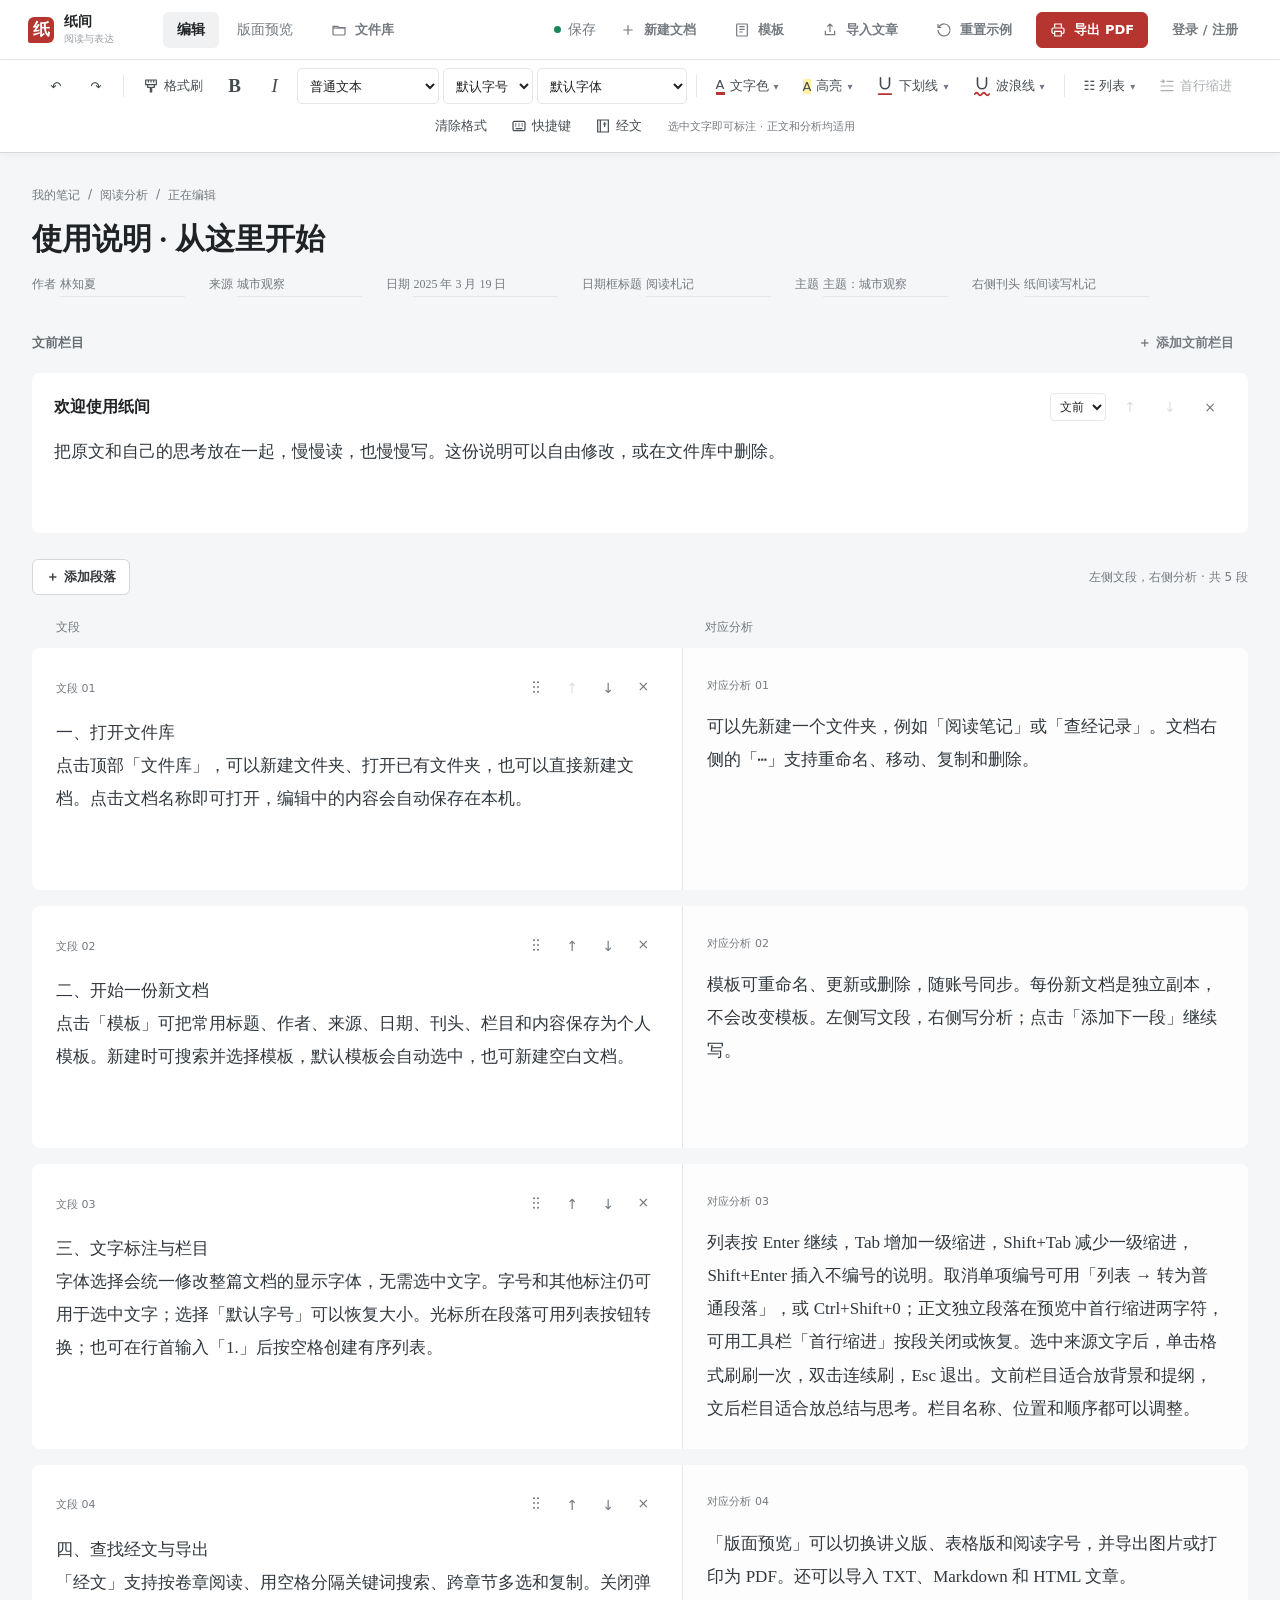
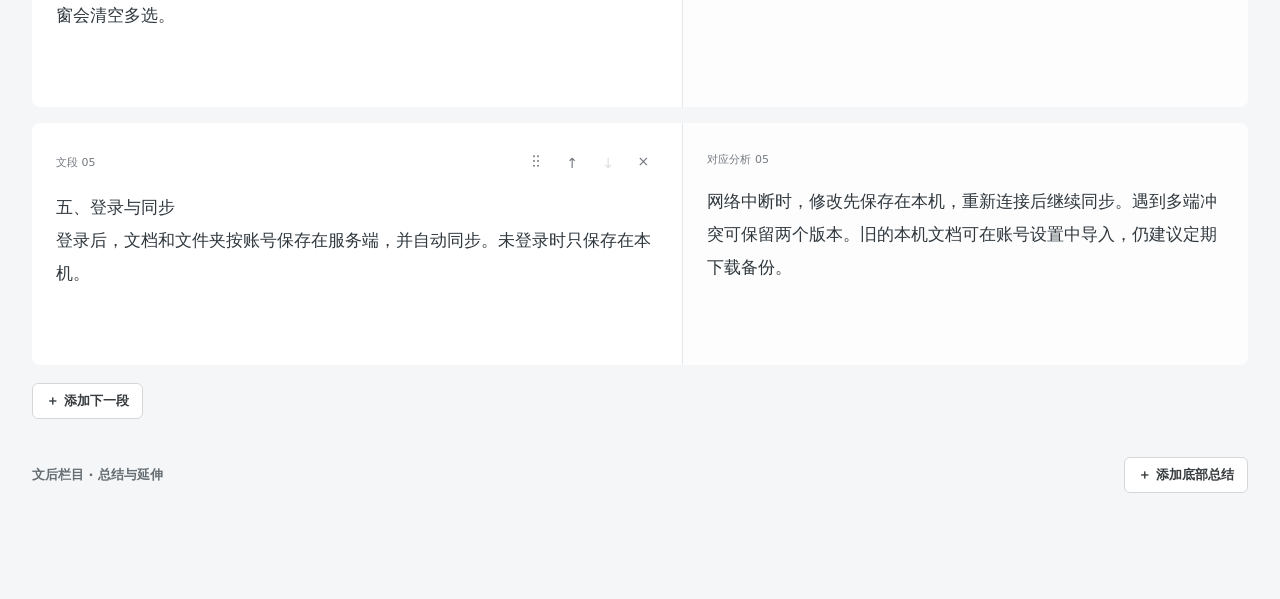
==== index.html @ 3b6b140e "Support batch first-line indentation for selected paragraphs" ====
<!doctype html>
<html lang="zh-CN">
<head>
  <meta charset="utf-8">
  <meta name="viewport" content="width=device-width, initial-scale=1">
  <meta name="theme-color" content="#f5f6f7">
  <link rel="icon" href="favicon.ico?v=2026.10.28.6" sizes="any"><link rel="icon" type="image/png" href="favicon.png?v=2026.10.28.6" sizes="64x64">
  <title>纸间 · 阅读笔记</title>
  <link rel="stylesheet" href="styles.css?v=2026.10.28.6">
  <link rel="stylesheet" href="editor.css?v=2026.10.28.6">
  <link rel="stylesheet" href="workspace.css?v=2026.10.28.6">
  <link rel="stylesheet" href="shortcuts.css?v=2026.10.28.6">
</head>
<body>
  <div class="app" id="app">
    <header class="topbar">
      <div class="brand"><span class="brand-mark">纸</span><span>纸间<small>阅读与表达</small></span></div>
      <nav class="top-tabs" aria-label="工作区视图">
        <button class="tab active" data-view="edit">编辑</button>
        <button class="tab" data-view="preview">版面预览</button>
      </nav>
      <button class="btn btn-quiet" id="libraryToggle" title="文档与文件夹" aria-label="文档与文件夹"><svg class="icon" viewBox="0 0 24 24" fill="none" stroke="currentColor" stroke-width="1.8"><path d="M3 6.5h7l2 2H21v9a2 2 0 0 1-2 2H5a2 2 0 0 1-2-2z"/><path d="M3 9h18"/></svg><span class="btn-label">文件库</span></button>
      <div class="top-spacer"></div>
      <button class="save-state sync-state" id="syncStatusBtn" title="保存文档（Ctrl+S）；本地草稿会自动保存"><span class="save-dot"></span><span id="saveText">保存</span></button>
      <button class="btn btn-quiet" id="newBtn" title="新建文档，可选择自己的模板" aria-label="新建文档"><svg class="icon" viewBox="0 0 24 24" fill="none" stroke="currentColor" stroke-width="1.8"><path d="M12 5v14M5 12h14"/></svg><span class="btn-label">新建文档</span></button>
      <button class="btn btn-quiet" id="templateOpen" title="保存和管理文档模板" aria-label="文档模板"><svg class="icon" viewBox="0 0 24 24" fill="none" stroke="currentColor" stroke-width="1.8"><rect x="4" y="3" width="16" height="18" rx="1"/><path d="M8 7h8M8 11h8M8 15h5"/></svg><span class="btn-label">模板</span></button>
      <button class="btn btn-quiet" id="importBtn" title="导入 TXT、Markdown 或 HTML" aria-label="导入文章"><svg class="icon" viewBox="0 0 24 24" fill="none" stroke="currentColor" stroke-width="1.8"><path d="M12 15V3m0 0L8 7m4-4 4 4M5 13v6h14v-6"/></svg><span class="btn-label">导入文章</span></button>
      <button class="btn btn-quiet" id="resetBtn" title="恢复示例内容" aria-label="恢复示例内容"><svg class="icon" viewBox="0 0 24 24" fill="none" stroke="currentColor" stroke-width="1.8"><path d="M3 12a9 9 0 1 0 2.6-6.4L3 8"/><path d="M3 3v5h5"/></svg><span class="btn-label">重置示例</span></button>
      <button class="btn btn-primary" id="printBtn"><svg class="icon" viewBox="0 0 24 24" fill="none" stroke="currentColor" stroke-width="1.8"><path d="M7 8V3h10v5M7 17H5a2 2 0 0 1-2-2v-4a2 2 0 0 1 2-2h14a2 2 0 0 1 2 2v4a2 2 0 0 1-2 2h-2"/><path d="M7 14h10v7H7z"/></svg><span class="btn-label">导出 PDF</span></button>
      <button class="btn btn-quiet" id="accountOpen" aria-label="账号" title="账号"><span id="accountLabel">登录 / 注册</span></button>
      <input class="import-input" id="importFile" type="file" accept=".txt,.md,.markdown,.html,.htm,text/plain,text/markdown,text/html" aria-label="选择要导入的文章">
    </header>
    <div class="rich-toolbar" role="toolbar" aria-label="文字格式">
      <button class="format-btn" data-format="undo" title="撤销 Ctrl+Z" aria-label="撤销">↶</button><button class="format-btn" data-format="redo" title="重做 Ctrl+Y" aria-label="重做">↷</button><span class="format-divider"></span>
      <button class="format-btn" id="formatPainter" title="格式刷：单击刷一次，双击连续刷，Esc 退出；Ctrl+Shift+C 复制格式，Ctrl+Shift+V 刷格式" aria-label="格式刷" aria-pressed="false"><svg class="icon" viewBox="0 0 24 24" fill="none" stroke="currentColor" stroke-width="1.8" stroke-linecap="round" stroke-linejoin="round" aria-hidden="true"><path d="M4 3h16v7H4zM8 3v3m4-3v3m4-3v3M7 10v4h4v7h2v-7h4v-4"/></svg>格式刷</button>
      <button class="format-btn" data-format="bold" title="加粗 Ctrl+B" aria-label="加粗" aria-pressed="false"><b>B</b></button><button class="format-btn" data-format="italic" title="斜体 Ctrl+I" aria-label="斜体" aria-pressed="false"><i>I</i></button>
      <select class="format-select format-type-select" id="textTypePicker" aria-label="文本类型"><option value="p">普通文本</option><option value="h1">一级标题</option><option value="h2">二级标题</option><option value="h3">三级标题</option><option value="h4">四级标题</option><option value="h5">五级标题</option><option value="h6">六级标题</option><option value="mixed" disabled hidden>混合格式</option></select>
      <select class="format-select" id="fontSizePicker" aria-label="文字大小" title="选中文字设置字号，可恢复默认字号"><option value="" selected>默认字号</option><option value="10">10</option><option value="11">11</option><option value="12">12</option><option value="14">14</option><option value="16">16</option><option value="17">17</option><option value="18">18</option><option value="20">20</option><option value="22">22</option><option value="24">24</option><option value="28">28</option><option value="32">32</option><option value="36">36</option><option value="40">40</option><option value="48">48</option><option value="56">56</option><option value="64">64</option><option value="72">72</option><option value="mixed" disabled hidden>混合字号</option></select>
      <select class="format-select format-font-select" id="fontFamilyPicker" aria-label="字体" title="统一修改整篇文档的显示字体，无需选中文字"><option value="">默认字体</option><option value="FangSongGB2312">仿宋 GB2312</option><option value="KaiTiGB2312">楷体 GB2312</option><option value="XiaozhangReading">小张阅读体</option><option value="XiaozhangReadingLight">小张阅读体 · 细体</option><option value="XiaozhangReadingBold">小张阅读体 · 粗体</option><option value="HanChanFangKai">寒蝉活仿楷</option></select>
      <span class="format-divider"></span>
      <details class="tool-menu" data-palette="text"><summary aria-label="文字颜色"><span style="border-bottom:3px solid #b73530">A</span> 文字色 <span class="chevron">▾</span></summary><div class="tool-popover"></div></details>
      <details class="tool-menu" data-palette="highlight"><summary aria-label="文字高亮"><span style="background:#fff2a8">A</span> 高亮 <span class="chevron">▾</span></summary><div class="tool-popover"></div></details>
      <details class="tool-menu" data-palette="underline"><summary aria-label="彩色下划线"><svg class="line-tool-icon" viewBox="0 0 20 24" fill="none" stroke="currentColor" stroke-width="1.8" aria-hidden="true"><path d="M5 3v7a5 5 0 0 0 10 0V3"/><path class="line-tool-mark" d="M3 21h14"/></svg> 下划线 <span class="chevron">▾</span></summary><div class="tool-popover"></div></details>
      <details class="tool-menu" data-palette="wave"><summary aria-label="彩色波浪线" title="红色波浪线 Ctrl+Shift+U"><svg class="line-tool-icon" viewBox="0 0 20 24" fill="none" stroke="currentColor" stroke-width="1.8" aria-hidden="true"><path d="M5 3v7a5 5 0 0 0 10 0V3"/><path class="line-tool-mark" d="M2 21q2-3 4 0t4 0t4 0t4 0"/></svg> 波浪线 <span class="chevron">▾</span></summary><div class="tool-popover"></div></details>
      <span class="format-divider"></span>
      <details class="tool-menu"><summary aria-label="列表">☷ 列表 <span class="chevron">▾</span></summary><div class="tool-popover list-popover"><button class="popover-option" data-list="unordered">• 无序列表</button><button class="popover-option" data-list="ordered">1. 有序列表</button><button class="popover-option" data-list="task">☐ 任务列表</button><button class="popover-option" data-list-action="paragraph">转为普通段落（取消编号）</button><button class="popover-option" data-list-action="indent">增加一级缩进 · Tab</button><button class="popover-option" data-list-action="outdent">减少一级缩进 · Shift+Tab</button><button class="popover-option" data-list-action="linebreak">插入不编号的说明 · Shift+Enter</button><p class="popover-label">行首输入 1.、2. 等，再按空格创建列表。Enter 继续编号；空项按 Enter 退出。</p></div></details>
      <button class="format-btn" id="paragraphIndent" title="切换当前段或选中多个段落的预览首行缩进（两字符）；混合状态先统一缩进，再点统一取消" aria-label="首行缩进" aria-pressed="false" disabled><svg class="icon" viewBox="0 0 24 24" fill="none" stroke="currentColor" stroke-width="1.8" stroke-linecap="round" stroke-linejoin="round" aria-hidden="true"><path d="M12 5h9M3 12h18M3 19h18M3 5h5m-2-2 2 2-2 2"/></svg>首行缩进</button>
      <button class="format-btn" data-format="removeFormat" title="清除所选文字格式" aria-label="清除格式">清除格式</button>
      <button class="format-btn" id="shortcutsToggle" aria-label="键盘快捷键" aria-expanded="false" aria-controls="shortcutsPanel" title="键盘快捷键 Ctrl+Alt+/"><svg class="icon" viewBox="0 0 24 24" fill="none" stroke="currentColor" stroke-width="1.8" aria-hidden="true"><rect x="3" y="5" width="18" height="14" rx="2"/><path d="M6 9h2m3 0h2m3 0h2M6 12h2m3 0h2m3 0h2M7 16h10"/></svg>快捷键</button>
      <span class="toolbar-hint" id="formatHint">选中文字即可标注 · 正文和分析均适用</span>
    </div>
    <div class="editor-shell">
      <main class="workspace">
        <div class="editor-head">
          <div class="crumb"><span>我的笔记</span><span>/</span><span>阅读分析</span><span>/</span><span>正在编辑</span></div>
          <input class="title-input" id="titleInput" aria-label="笔记标题" placeholder="未命名笔记">
          <div class="meta-row"><label>作者 <input class="meta-field" id="authorInput" aria-label="作者"></label><label>来源 <input class="meta-field" id="sourceInput" aria-label="来源"></label><label>日期 <input class="meta-field date" id="dateInput" aria-label="日期"></label><label>日期框标题 <input class="meta-field" id="dateHeadingInput" aria-label="日期框标题"></label><label>主题 <input class="meta-field" id="topicInput" aria-label="主题"></label><label>右侧刊头 <input class="meta-field" id="mastheadInput" aria-label="右侧刊头"></label></div>
        </div>
      <section class="block-section" aria-label="文前栏目"><div class="block-section-head"><h2>文前栏目</h2><button class="btn btn-quiet" data-add-block="top">＋ 添加文前栏目</button></div><div id="topBlockEditors"></div></section>
      <div class="editor-toolbar"><button class="btn" id="addBtn">＋ 添加段落</button><span class="tip">左侧文段，右侧分析 · <span id="panelCount"></span></span></div>
      <div class="editor-columns-head"><span>文段</span><span>对应分析</span></div>
      <section class="article-list" id="articleList" aria-label="文段与分析编辑区"></section>
      <div class="bottom-actions"><button class="btn" id="addBottom">＋ 添加下一段</button></div>
      <section class="block-section bottom-section" aria-label="文后栏目"><div class="block-section-head"><h2>文后栏目 · 总结与延伸</h2><button class="btn" data-add-block="bottom">＋ 添加底部总结</button></div><div id="bottomBlockEditors"></div></section>
      </main>
    </div>
    <section class="preview-wrap" aria-label="A4 版面预览">
      <div class="preview-toolbar"><span>版面预览</span><span>·</span><span>A4 纵向</span><div class="preview-modes" aria-label="选择成品模板"><button class="preview-mode-btn active" data-layout="handout">讲义版</button><button class="preview-mode-btn" data-layout="table">表格版</button></div><span class="spacer"></span><span>编辑内容后预览会自动更新</span><button class="btn" id="printPreviewBtn"><svg class="icon" viewBox="0 0 24 24" fill="none" stroke="currentColor" stroke-width="1.8"><path d="M7 8V3h10v5M7 17H5a2 2 0 0 1-2-2v-4a2 2 0 0 1 2-2h14a2 2 0 0 1 2 2v4a2 2 0 0 1-2 2h-2"/><path d="M7 14h10v7H7z"/></svg>打印 / PDF</button></div>
      <article class="paper" id="paper"></article>
    </section>
    <div class="toast" id="toast" role="status"></div>
  </div>
  <aside class="shortcuts-panel" id="shortcutsPanel" aria-labelledby="shortcutsTitle" hidden>
    <header class="shortcuts-header"><h2 id="shortcutsTitle">键盘快捷键</h2><button class="small-icon-btn" id="shortcutsClose" aria-label="关闭快捷键面板">×</button></header>
    <div class="shortcuts-search"><p>面板保持打开，可以一边编辑一边查看。</p><input id="shortcutsSearch" type="search" aria-label="搜索快捷键" placeholder="搜索操作或按键" autocomplete="off"></div>
    <div class="shortcuts-list" id="shortcutsList"></div>
    <footer class="shortcuts-footer">文字标注作用于选中文字；标题和列表也可在光标处使用。</footer>
  </aside>
  <dialog class="library-dialog" id="libraryDialog" aria-labelledby="libraryTitle">
    <header class="library-dialog-header"><div><h2 id="libraryTitle">文件库</h2><p>整理文档，也整理每一次阅读。</p></div><button class="small-icon-btn" id="libraryClose" aria-label="关闭文件库">×</button></header>
    <div class="library-actions"><button class="btn" id="newFolderBtn">新建文件夹</button><button class="btn" id="openFolderBtn">打开文件夹</button><button class="btn btn-primary" id="newDocumentBtn">＋ 新建文档</button><label class="library-search-label"><input id="documentSearch" aria-label="搜索文档" type="search" placeholder="搜索文档名称"></label></div>
    <div class="library-browser"><nav id="folderTree" class="folder-tree" aria-label="文件夹"></nav><section class="library-documents"><div class="document-list-head"><h3 id="currentFolderName">全部文档</h3><button id="renameFolderBtn" class="text-button" aria-label="管理当前文件夹">管理文件夹</button></div><div id="childFolders" class="child-folders"></div><div id="documentList" class="document-list"></div></section></div>
    <footer class="library-footer"><span>拖动可排序，拖到文件夹中可归档；也可用 Alt + ↑ / ↓ 排序。</span><button id="logoutBtn" class="text-button">退出当前账号</button></footer>
  </dialog>
  <dialog class="bible-dialog" id="bibleDialog" aria-labelledby="bibleTitle"><header class="bible-header"><div><h2 id="bibleTitle">圣经经文</h2><p id="bibleStatus">正在加载经文…</p></div><button class="small-icon-btn" id="bibleClose" aria-label="关闭">×</button></header><div class="bible-tabs"><button class="active" data-bible-tab="browse">卷章浏览</button><button data-bible-tab="search">经文搜索</button></div><section class="bible-controls" id="bibleBrowseControls"><label class="bible-testament-control">约别<select id="bibleTestament" aria-label="约别"><option value="旧约">旧约</option><option value="新约">新约</option></select></label><label class="bible-book-control">卷名<select id="bibleBook" aria-label="卷名"></select></label><label>章节<select id="bibleChapter"></select></label></section><section class="bible-controls" id="bibleSearchControls" hidden><label class="bible-search">搜索经文<input id="bibleQuery" type="search" placeholder="输入多个关键词，以空格分隔"></label><button id="bibleSearchButton" class="btn">搜索</button></section><div class="bible-results" id="bibleResults" aria-live="polite"></div><footer class="bible-footer"><span id="bibleSelectedCount">已选 0 节</span><button id="bibleClearSelection" class="btn">清除多选</button><button id="bibleCopy" class="btn btn-primary">复制所选经文</button></footer></dialog>
  <script src="compat.js?v=2026.10.28.6"></script>
  <script src="engine.js?v=2026.10.28.6"></script>
  <script src="workspace.js?v=2026.10.28.6"></script>
  <script src="library-order.js?v=2026.10.28.6"></script>
  <script src="cloud.js?v=2026.10.28.6"></script>
  <script src="shortcuts.js?v=2026.10.28.6"></script>
</body>
</html>
---- styles.css ----
[hidden] { display: none !important; }
    @font-face { font-family: "FangSongGB2312"; src: url("fonts/FangSongGB2312.ttf") format("truetype"); font-display: swap; }
    @font-face { font-family: "KaiTiGB2312"; src: url("fonts/KaiTiGB2312.ttf") format("truetype"); font-display: swap; }
    @font-face { font-family: "XiaozhangReading"; src: url("fonts/XiaozhangReading-Regular.ttf") format("truetype"); font-weight: 400; font-display: swap; }
    @font-face { font-family: "XiaozhangReadingLight"; src: url("fonts/XiaozhangReading-Light.ttf") format("truetype"); font-weight: 300; font-display: swap; }
    @font-face { font-family: "XiaozhangReadingBold"; src: url("fonts/XiaozhangReading-Bold.ttf") format("truetype"); font-weight: 700; font-display: swap; }
    @font-face { font-family: "HanChanFangKai"; src: url("fonts/HanChanFangKai.otf") format("opentype"); font-display: swap; }
    :root {
      color-scheme: light;
      --page: #f5f6f7;
      --surface: #ffffff;
      --raised: #fafafa;
      --line: #e6e7e9;
      --line-strong: #d5d7da;
      --ink: #202326;
      --muted: #747a80;
      --soft: #9ba0a5;
      --red: #b73530;
      --red-soft: #fbefee;
      --green: #19865a;
      --blue: #3972a9;
      --accent: #147d68;
      --accent-soft: #e8f4f1;
      --font-ui: "Microsoft YaHei UI", "Microsoft YaHei", "PingFang SC", system-ui, sans-serif;
      --font-reading: "Songti SC", "STSong", "Noto Serif CJK SC", "SimSun", serif;
      --shadow: 0 1px 2px rgb(24 32 35 / 4%), 0 12px 36px rgb(24 32 35 / 6%);
    }
    * { box-sizing: border-box; }
    body { margin: 0; background: var(--page); color: var(--ink); font-family: var(--font-ui); font-size: 14px; }
    button, input, textarea, select { font: inherit; color: inherit; }
    button { cursor: pointer; }
    .app { min-height: 100vh; }
    .topbar { position: sticky; top: 0; z-index: 5; height: 60px; display: flex; align-items: center; gap: 22px; padding: 0 28px; background: rgb(255 255 255 / 94%); border-bottom: 1px solid var(--line); backdrop-filter: blur(14px); }
    .brand { display: flex; align-items: center; gap: 10px; min-width: 220px; font-weight: 700; letter-spacing: 0; }
    .brand-mark { width: 26px; height: 26px; display: grid; place-items: center; color: white; background: var(--red); border-radius: 6px 6px 6px 2px; font-family: var(--font-reading); font-size: 17px; }
    .brand small { display: block; margin-top: 1px; color: var(--soft); font-size: 10px; font-weight: 500; }
    .top-tabs { display: flex; align-self: stretch; align-items: center; gap: 4px; }
    .tab { height: 36px; padding: 0 14px; border: 0; border-radius: 6px; color: var(--muted); background: transparent; }
    .tab.active { color: var(--ink); background: #f0f1f2; font-weight: 650; }
    .top-spacer { flex: 1; }
    .save-state { display: flex; align-items: center; gap: 7px; color: var(--muted); font-size: 12px; white-space: nowrap; }
    .save-dot { width: 7px; height: 7px; border-radius: 50%; background: var(--green); }
    .btn { min-height: 36px; display: inline-flex; align-items: center; justify-content: center; gap: 8px; padding: 0 13px; border: 1px solid var(--line-strong); border-radius: 6px; color: #373b3e; background: #fff; font-size: 13px; font-weight: 600; transition: background 120ms, border-color 120ms, transform 120ms; }
    .btn:hover { background: #f7f8f8; border-color: #bfc3c6; }
    .btn:active { transform: scale(.98); }
    .btn-primary { border-color: var(--red); color: #fff; background: var(--red); }
    .btn-primary:hover { border-color: #9f2e2a; background: #9f2e2a; }
    .btn-quiet { border-color: transparent; color: var(--muted); background: transparent; }
    .btn-quiet:hover { border-color: transparent; color: var(--ink); background: #f1f2f3; }
    .icon { width: 16px; height: 16px; display: inline-block; flex: 0 0 auto; }
    .preview-wrap { display: none; min-height: calc(100vh - 60px); padding: 30px 20px 70px; background: #e9ebec; }
    .preview-mode .workspace { display: none; }
    .preview-mode .preview-wrap { display: block; }
    .preview-toolbar { max-width: 960px; display: flex; align-items: center; gap: 10px; margin: 0 auto 16px; color: #60676b; font-size: 12px; }
    .preview-toolbar .spacer { flex: 1; }
    .paper { width: min(100%, 794px); min-height: 1123px; margin: 0 auto; padding: 43px 44px 46px; background: #fff; box-shadow: var(--shadow); }
    .paper-header { display: grid; grid-template-columns: 100px 1fr 126px; align-items: center; gap: 16px; padding-bottom: 14px; border-bottom: 3px solid var(--red); }
    .paper-date { padding: 8px 5px; border: 1px solid #c96d68; color: #4a3433; text-align: center; font-family: var(--font-reading); font-size: 11px; line-height: 1.7; }
    .paper-date strong { display: block; color: var(--red); font-size: 18px; }
    .paper-title-wrap { text-align: center; }
    .paper-title { margin: 0; font-family: var(--font-reading); font-size: 22px; font-weight: 800; line-height: 1.45; }
    .paper-byline { display: flex; justify-content: center; gap: 20px; margin-top: 6px; color: #73777a; font-family: var(--font-reading); font-size: 10px; }
    .paper-brand { padding: 15px 6px; border: 1px solid #d89591; color: var(--red); text-align: center; font-family: var(--font-reading); font-size: 16px; font-weight: 800; }
    .paper-body { display: grid; grid-template-columns: minmax(0, 1fr) 195px; margin-top: 0; }
    .paper-article { padding: 15px 17px 0 0; border-right: 3px solid var(--red); }
    .paper-paragraph { margin: 0 0 12px; color: #242628; font-family: var(--font-reading); font-size: 12px; line-height: 1.95; text-indent: 2em; overflow-wrap: anywhere; }
    .paper-paragraph[data-tone="red"] { color: #a9302c; font-weight: 650; }
    .paper-paragraph[data-tone="green"] { color: #168052; font-weight: 650; }
    .paper-paragraph[data-tone="blue"] { color: #286a9e; font-weight: 650; }
    .paper-paragraph[data-tone="ink"] { color: #242628; }
    .paper-notes { padding: 14px 0 0 15px; }
    .paper-note { margin-bottom: 14px; }
    .paper-note-title { margin-bottom: 4px; color: var(--red); font-size: 10px; font-weight: 800; line-height: 1.6; }
    .paper-note-copy { color: #557b9c; font-family: var(--font-reading); font-size: 9px; line-height: 1.9; white-space: pre-wrap; overflow-wrap: anywhere; }
    .paper-summary { grid-column: 1 / -1; margin-top: 16px; padding-top: 10px; border-top: 1px solid #dedede; color: #44494d; font-family: var(--font-reading); font-size: 11px; line-height: 1.9; }
    .paper-summary strong { color: var(--red); }
    .empty-note { color: #abb0b3; font-style: italic; }
    .preview-modes { display: inline-flex; padding: 3px; border: 1px solid var(--line-strong); border-radius: 6px; background: #fff; }
    .preview-mode-btn { min-height: 28px; padding: 0 10px; border: 0; border-radius: 4px; color: var(--muted); background: transparent; font-size: 11px; }
    .preview-mode-btn.active { color: #303638; background: #eef0f0; font-weight: 700; }
    .paper.table-layout { padding: 34px 38px 42px; }
    .paper-table-header { padding: 14px 18px 12px; border: 1px solid #d8dbde; background: #f3f4f5; text-align: center; }
    .paper-table-title { margin: 0; color: #2a2e30; font-family: var(--font-reading); font-size: 20px; font-weight: 800; line-height: 1.5; }
    .paper-table-meta { display: flex; justify-content: center; flex-wrap: wrap; gap: 8px 24px; margin-top: 7px; color: #687076; font-size: 10px; }
    .paper-table-summary { padding: 12px 16px 13px; border: 1px solid #d8dbde; border-top: 0; background: #fafafa; font-family: var(--font-reading); font-size: 11px; line-height: 1.85; }
    .paper-table-summary strong { display: block; margin-bottom: 3px; color: #3b4145; font-family: var(--font-ui); font-size: 12px; }
    .paper-table { margin-top: 0; border-top: 0; }
    .paper.table-layout .paper-brand, .paper.table-layout .paper-body { display: none; }
---- editor.css ----
:root { --editor-width: 1320px; --topbar-height: 60px; --body-size: 17px; --preview-size: 13px; --cell-padding: 24px; }
.brand { min-width: 125px; }
.topbar { gap: 14px; }
.workspace { max-width: var(--editor-width); margin: auto; padding: 34px 32px 80px; }
.editor-head { margin-bottom: 28px; }
.crumb { display: flex; gap: 8px; margin-bottom: 12px; color: var(--muted); font-size: 12px; }
.title-input { width: 100%; padding: 0; border: 0; background: transparent; font-size: 30px; font-weight: 750; line-height: 1.5; }
.meta-row { display: flex; flex-wrap: wrap; gap: 12px 24px; margin-top: 12px; color: var(--muted); font-size: 12px; }
.meta-field { width: 125px; padding: 4px 0; border: 0; border-bottom: 1px solid var(--line); background: transparent; }
.meta-field.date { width: 145px; }
.rich-toolbar { position: sticky; top: var(--topbar-height); z-index: 6; display: flex; align-items: center; justify-content: center; flex-wrap: wrap; gap: 4px; padding: 8px 20px; border-bottom: 1px solid var(--line-strong); background: #fff; box-shadow: 0 3px 8px rgb(24 32 35 / 3%); }
.preview-mode .rich-toolbar { display: none; }
.format-btn, .tool-menu > summary { min-width: 36px; height: 36px; padding: 0 9px; display: inline-flex; align-items: center; justify-content: center; gap: 5px; border: 1px solid transparent; border-radius: 5px; color: #444c51; background: #fff; font-size: 13px; cursor: pointer; white-space: nowrap; }
.format-btn:hover, .tool-menu > summary:hover, .tool-menu[open] > summary { background: #f0f2f3; }
.format-btn[aria-pressed="true"] { background: var(--red-soft); color: var(--red); }
.format-btn[aria-pressed="mixed"] { background: var(--red-soft); color: var(--red); border-color: currentColor; border-style: dashed; }
.format-btn:disabled { opacity: .45; cursor: default; }
#formatPainter[data-locked="true"] { border-color: currentColor; }
.format-painter-active .rich-editor, .format-painter-active .rich-editor * { cursor: url("data:image/svg+xml,%3Csvg xmlns='http://www.w3.org/2000/svg' width='24' height='24' viewBox='0 0 24 24'%3E%3Cpath fill='white' stroke='%2330383e' stroke-width='1.5' stroke-linejoin='round' d='M8 2h13v7H8zM10 9v4h3v7h3v-7h3V9'/%3E%3Cpath stroke='%2330383e' stroke-width='1.5' d='M3 13v8m-2-8h4m-4 8h4M12 2v4m5-4v4'/%3E%3C/svg%3E") 3 17, crosshair; }
.format-btn b, .format-btn i { font-family: Georgia, serif; font-size: 19px; }
.format-select { height: 36px; padding: 0 8px; border: 1px solid var(--line); border-radius: 5px; background: #fff; font-size: 13px; }
.format-type-select { width: 142px; }
.format-font-select { width: 150px; }
.format-divider { width: 1px; height: 22px; margin: 0 5px; background: var(--line); }
.tool-menu { position: relative; }
.tool-menu summary { list-style: none; }
.tool-menu summary::-webkit-details-marker { display: none; }
.chevron { font-size: 10px; color: var(--muted); }
.tool-popover { position: absolute; top: calc(100% + 8px); left: 0; width: 280px; max-height: 70vh; overflow: auto; padding: 14px; border: 1px solid var(--line-strong); border-radius: 9px; background: #fff; box-shadow: var(--shadow); }
.list-popover { width: 210px; }
.palette-grid { display: grid; grid-template-columns: repeat(8, 1fr); gap: 5px; margin: 12px 0; }
.swatch { height: 25px; width: 25px; border: 1px solid rgb(0 0 0 / 7%); border-radius: 3px; background: var(--swatch); cursor: pointer; }
.swatch:hover { outline: 2px solid #747a80; outline-offset: 2px; }
.popover-label { margin: 2px 0 10px; font-size: 12px; color: var(--muted); }
.popover-option { display: block; width: 100%; min-height: 38px; border: 0; border-radius: 4px; text-align: left; padding: 7px 9px; background: transparent; font-size: 13px; }
.popover-option:hover { background: var(--raised); }
.custom-color { display: flex; align-items: center; gap: 8px; padding-top: 10px; border-top: 1px solid var(--line); font-size: 12px; }
.custom-color input { width: 38px; height: 30px; padding: 2px; border: 1px solid var(--line); background: #fff; }
.line-preview { text-decoration-line: underline; text-decoration-color: var(--line-color, #b73530); text-decoration-thickness: 2px; text-underline-offset: 4px; }
.line-preview.wavy { text-decoration-style: wavy; }
.line-tool-icon { width: 18px; height: 24px; flex: none; stroke-linecap: round; stroke-linejoin: round; }
.line-tool-mark { stroke: var(--red); stroke-width: 2px; }
.preset-lines { display: grid; grid-template-columns: repeat(3,1fr); gap: 6px; margin-bottom: 10px; }
.preset-lines button { height: 40px; background: #fff; border: 1px solid var(--line); border-radius: 4px; }
.toolbar-hint { margin-left: 12px; font-size: 11px; color: var(--muted); }
.editor-toolbar, .bottom-actions, .block-section-head { display: flex; flex-wrap: wrap; align-items: center; justify-content: space-between; gap: 12px; }
.editor-toolbar { margin: 26px 0 12px; }
.tip, .panel-count { color: var(--muted); font-size: 12px; }
.block-section-head h2 { margin: 0; color: #656d72; font-size: 13px; font-weight: 600; }
.block-section { margin-bottom: 26px; }
.block-section.bottom-section { margin-top: 38px; }
.block-editor { margin-top: 12px; padding: 18px 22px; background: #fff; border-radius: 7px; }
.block-editor-head { display: flex; align-items: center; gap: 8px; margin-bottom: 12px; }
.block-title-input { flex: 1; min-width: 50px; padding: 4px 0; border: 0; background: transparent; font-size: 16px; font-weight: 650; }
.block-position { border: 1px solid var(--line); border-radius: 4px; padding: 5px; font-size: 12px; background: #fff; }
.small-icon-btn { width: 32px; height: 32px; border: 0; border-radius: 4px; background: transparent; color: var(--muted); }
.small-icon-btn:hover { color: var(--ink); background: var(--page); }
.small-icon-btn:disabled { opacity: .25; cursor: default; }
.editor-columns-head, .edit-pair { display: grid; grid-template-columns: minmax(0, 1.15fr) minmax(0, 1fr); }
.editor-columns-head { padding: 12px 24px; color: #737a7e; font-size: 12px; }
.editor-columns-head span:last-child { padding-left: 24px; }
.article-list { display: grid; gap: 16px; }
.edit-pair { border-radius: 8px; background: #fff; scroll-margin-top: 180px; }
.edit-cell { min-width: 0; padding: var(--cell-padding); }
.edit-cell + .edit-cell { border-left: 1px solid var(--line); background: #fdfdfd; border-radius: 0 8px 8px 0; }
.paragraph-top { display: flex; align-items: center; gap: 8px; margin-bottom: 12px; min-height: 26px; }
.para-number { color: var(--muted); font-size: 11px; }
.para-controls { margin-left: auto; display: flex; gap: 4px; }
.paragraph-drag { cursor: grab; }
.paragraph-drag:active { cursor: grabbing; }
.edit-pair[data-drop-position="before"] { box-shadow: 0 -2px 0 var(--red); }
.edit-pair[data-drop-position="after"] { box-shadow: 0 2px 0 var(--red); }
.delete-para { width: 30px; height: 28px; padding: 0; border: 0; border-radius: 4px; color: var(--muted); background: transparent; }
.delete-para:hover { background: var(--red-soft); color: var(--red); }
.border-toggle { border: 0; border-radius: 4px; padding: 5px 8px; color: var(--muted); background: #f4f5f5; font-size: 11px; }
.border-toggle[aria-pressed="true"] { color: var(--red); background: var(--red-soft); }
.rich-editor { min-height: 150px; outline: 0; color: #30383e; font-family: var(--font-reading); font-size: var(--body-size); line-height: 1.95; overflow-wrap: anywhere; }
/* Only document contents use the chosen face; application controls keep their UI font. */
.title-input, .meta-field, .block-title-input, .rich-editor, .rich-editor *, #paper, #paper * { font-family: var(--document-font, var(--font-reading)) !important; }
.rich-editor [data-default-size="true"] { font-size: var(--body-size) !important; }
#paper [data-default-size="true"] { font-size: var(--preview-size) !important; }
.rich-editor:empty::before { color: #a3a9ad; content: attr(data-placeholder); pointer-events: none; }
.rich-editor h1, .rich-editor h2, .rich-editor h3, .rich-editor h4, .rich-editor h5, .rich-editor h6 { margin: .45em 0; line-height: 1.45; text-indent: 0; }
.rich-editor h1 { font-size: 2em; } .rich-editor h2 { font-size: 1.65em; } .rich-editor h3 { font-size: 1.35em; }
.rich-editor h4 { font-size: 1.15em; } .rich-editor h5 { font-size: 1em; } .rich-editor h6 { font-size: .9em; }
.block-content-input { min-height: 80px; }
.edit-cell:focus-within { background: #fffefa; }
.bottom-actions { justify-content: flex-start; margin-top: 18px; }
.rich-editor p, .paper-paragraph p, .paper-note-copy p, .paper-block-copy p { margin: 0 0 .6em; }
.rich-editor [data-format-boundary] { height: 0; margin: 0; line-height: 0; overflow: hidden; }
.rich-editor ul, .rich-editor ol, .paper ul, .paper ol { padding-left: 1.7em; margin: .35em 0; text-indent: 0; white-space: normal; }
ul[data-task="true"] { list-style: none; padding-left: 1.6em; }
ul[data-task="true"] > li { position: relative; }
ul[data-task="true"] > li::before { content: '☐'; position: absolute; left: -1.5em; color: #5b676f; cursor: pointer; }
ul[data-task="true"] > li[data-checked="true"]::before { content: '☑'; }
ul[data-task="true"] > li[data-checked="true"] { text-decoration: line-through; color: #858c91; }
.paper { --preview-size: 13px; }
.paper-columns-head, .content-pair { display: grid; grid-template-columns: minmax(0, 1.35fr) minmax(0, 1fr); }
.paper-columns-head { padding: 12px 0 4px; color: #737a7e; font-size: 11px; }
.paper-columns-head span:last-child { padding-left: 18px; }
.content-pair { break-inside: avoid; }
.content-pair-main { min-width: 0; padding: 16px 18px 16px 0; border-right: 2px solid var(--red); }
.content-pair-note { min-width: 0; padding: 16px 0 16px 18px; }
.paper-paragraph, .paper-note-copy { margin: 0; color: #30383e; font-family: var(--font-reading); font-size: var(--preview-size); line-height: 1.95; overflow-wrap: anywhere; }
.paper-paragraph { --paragraph-indent: 2em; text-indent: var(--paragraph-indent); }
.paper-paragraph p, .paper-paragraph div { text-indent: var(--paragraph-indent); }
.paper-paragraph li p, .paper-paragraph li div { text-indent: 0; }
.paper-paragraph [data-first-indent="off"], .paper-note-copy [data-first-indent="off"] { --paragraph-indent: 0em; text-indent: var(--paragraph-indent); }
.paper-paragraph [data-first-indent="on"], .paper-note-copy [data-first-indent="on"] { --paragraph-indent: 2em; text-indent: var(--paragraph-indent); }
.paper-paragraph h1, .paper-paragraph h2, .paper-paragraph h3, .paper-paragraph h4, .paper-paragraph h5, .paper-paragraph h6 { margin: .45em 0; line-height: 1.45; text-indent: 0; }
.paper-paragraph h1 { font-size: 2em; } .paper-paragraph h2 { font-size: 1.65em; } .paper-paragraph h3 { font-size: 1.35em; }
.paper-paragraph h4 { font-size: 1.15em; } .paper-paragraph h5 { font-size: 1em; } .paper-paragraph h6 { font-size: .9em; }
.paper-paragraph p, .paper-note-copy p { white-space: normal; }
.content-pair-main.has-box { margin: 6px; padding: 10px; border: 1px solid var(--line-strong); }
.paper-custom-block { padding: 14px 15px; background: #fafafa; font-family: var(--font-reading); line-height: 1.85; font-size: var(--preview-size); }
.paper-custom-block h2 { margin: 0 0 6px; color: var(--red); font: 700 13px var(--font-ui); }
.paper-endnotes { margin-top: 12px; padding: 8px 18px 0; }
.paper-custom-block.bottom-block { margin: 0; padding: 0; background: transparent; }
.paper-custom-block.bottom-block + .bottom-block { margin-top: 12px; }
.paper-custom-block.bottom-block h2 { margin-bottom: 3px; color: #59636a; font-size: 12px; font-weight: 650; }
.paper-custom-block.bottom-block > div { line-height: 1.8; }
.table-layout .paper-custom-block { padding: 12px 16px 13px; }
.table-layout .paper-custom-block h2 { color: #3b4145; }
.table-layout .paper-endnotes { margin-top: 12px; padding: 10px 16px 0; }
.table-layout .paper-custom-block.bottom-block { padding: 0; }
.table-layout .paper-custom-block.bottom-block h2 { color: #59636a; }
.table-layout .paper-custom-block h2::before { content: '◆ '; }
.table-layout .paper-columns-head { border: 1px solid var(--line-strong); padding: 8px 15px; background: #f4f5f5; }
.table-layout .paper-content-pairs { border: 1px solid var(--line-strong); border-top: 0; }
.table-layout .content-pair { border-bottom: 1px solid var(--line); }
.table-layout .content-pair:last-child { border-bottom: 0; }
.table-layout .content-pair-main { border-right: 1px solid var(--line); padding: 14px 15px; }
.table-layout .content-pair-note { padding: 14px 15px; }
.table-layout .paper-paragraph, .table-layout .paper-note-copy { font-size: var(--preview-size); }
.toast { position: fixed; right: 20px; bottom: 20px; z-index: 10; max-width: calc(100% - 40px); padding: 12px 18px; background: #f2faf6; color: #2e6550; border: 1px solid #d4e5db; border-radius: 6px; box-shadow: var(--shadow); opacity: 0; pointer-events: none; font-size: 13px; }
.toast.show { opacity: 1; }
.import-input { display: none; }
button:focus-visible, summary:focus-visible, select:focus-visible, input:focus-visible, [contenteditable]:focus-visible { outline: 2px solid var(--accent); outline-offset: 3px; }
@media (max-width: 1050px) {
  .topbar { padding: 0 16px; gap: 8px; } .topbar .btn-label { display: none; } .toolbar-hint { display: none; }
}
@media (max-width: 720px) {
  :root { --topbar-height: 54px; --cell-padding: 18px; --body-size: 16px; }
  .topbar { height: var(--topbar-height); gap: 5px; padding: 0 8px; }
  .brand { min-width: 0; gap: 5px; } .brand small, .save-state { display: none; } .top-spacer { flex: 1; }
  .top-tabs { gap: 0; } .tab { font-size: 11px; padding: 0 7px; } .topbar .btn { min-width: 29px; padding: 0 5px; gap: 0; }
  .rich-toolbar { padding: 6px; justify-content: flex-start; gap: 2px; } .format-divider { margin: 0 2px; }
  .format-btn, .tool-menu > summary { height: 40px; padding: 0 7px; } .format-select { height: 40px; }
  .tool-popover { position: fixed; left: 12px; right: 12px; top: 150px; width: min(320px, calc(100vw - 24px)); }
  .swatch { width: 29px; height: 29px; } .workspace { padding: 24px 14px 50px; } .title-input { font-size: 24px; }
  .meta-row { gap: 10px 18px; } .meta-field { width: 115px; font-size: 16px; }
  .editor-columns-head { display: none; } .edit-pair { grid-template-columns: 1fr; }
  .edit-cell + .edit-cell { border-left: 0; border-top: 1px solid var(--line); border-radius: 0 0 8px 8px; }
  .rich-editor { min-height: 115px; } .block-editor { padding: 16px; } .block-editor-head { flex-wrap: wrap; gap: 4px; }
  .block-title-input { font-size: 16px; } .block-position { font-size: 12px; } .small-icon-btn { width: 28px; }
  .preview-wrap { padding: 14px 8px 40px; } .preview-toolbar { flex-wrap: wrap; gap: 8px; } .preview-toolbar > span { display: none; }
  .preview-toolbar .spacer { display: none; } .preview-toolbar { justify-content: space-between; }
  .paper, .paper.table-layout { min-height: 0; padding: 18px 12px; --preview-size: 12px; }
  .paper-header { grid-template-columns: 64px 1fr 68px; gap: 7px; } .paper-date { font-size: 8px; } .paper-date strong { font-size: 12px; }
  .paper-title { font-size: 16px; } .paper-brand { padding: 10px 2px; font-size: 11px; } .paper-byline { gap: 7px; flex-wrap: wrap; font-size: 9px; }
  .paper-table-title { font-size: 17px; } .paper-table-header { padding: 12px 7px; } .paper-table-meta { font-size: 9px; gap: 6px 10px; }
  .paper-columns-head, .content-pair { grid-template-columns: minmax(0, 1.1fr) minmax(0, 1fr); }
  .content-pair-main { padding: 12px 9px 12px 0; } .content-pair-note { padding: 12px 0 12px 9px; }
  .table-layout .content-pair-main, .table-layout .content-pair-note { padding: 12px 8px; }
  .paper-custom-block { padding: 12px 8px; } .paper-endnotes, .table-layout .paper-endnotes { margin-top: 10px; padding: 8px 8px 0; } .paper-custom-block.bottom-block + .bottom-block { margin-top: 10px; } .paper-columns-head span:last-child { padding-left: 9px; }
}
@media print {
  @page { size: A4; margin: 12mm; }
  body { background: #fff; -webkit-print-color-adjust: exact; print-color-adjust: exact; }
  .topbar, .workspace, .rich-toolbar, .preview-toolbar, .toast { display: none !important; }
  .app, .preview-wrap { display: block !important; min-height: 0; padding: 0; background: #fff; }
  .paper, .paper.table-layout { width: 100%; min-height: 0; margin: 0; padding: 0; box-shadow: none; --preview-size: 10pt; }
  .paper-columns-head, .content-pair { grid-template-columns: minmax(0, 1.35fr) minmax(0, 1fr); }
  .content-pair, .paper-custom-block { break-inside: avoid; }
  .paper-paragraph, .paper-note-copy { font-size: var(--preview-size); }
}
@media (prefers-reduced-motion: reduce) { *, *::before, *::after { scroll-behavior: auto !important; transition: none !important; } }
---- workspace.css ----
:root { --library-nav-width: 212px; --library-dialog-width: 960px; --panel-radius: 12px; --preview-width: 1240px; --preview-reading-size: 17px; --panel-space: 24px; }
[data-drag-type] { cursor: grab; position: relative; }
[data-drag-type]:active { cursor: grabbing; }
.dragging { opacity: .45; }
.drop-before { box-shadow: inset 0 3px 0 var(--red); }
.drop-after { box-shadow: inset 0 -3px 0 var(--red); }
.drop-inside { outline: 2px solid var(--red); outline-offset: -2px; background: var(--red-soft) !important; }
.sync-state { border: 0; background: transparent; font: inherit; padding: 6px 0; cursor: pointer; }
.sync-state[data-state="conflict"], .sync-state[data-state="error"] { color: var(--red); }
.sync-state[data-state="pending"] .save-dot, .sync-state[data-state="busy"] .save-dot { background: #aa7b30; }
.sync-state[data-state="conflict"] .save-dot, .sync-state[data-state="error"] .save-dot { background: var(--red); }
.mobile-sync-state { display: none; }
@media(max-width:720px) {
  .mobile-sync-state { display: block; position: fixed; z-index: 7; bottom: 12px; right: 12px; border: 1px solid var(--line); padding: 10px 14px; border-radius: 6px; background: white; color: var(--muted); box-shadow: var(--shadow); font-size: 12px; }
  .mobile-sync-state[data-state="conflict"], .mobile-sync-state[data-state="error"] { color: var(--red); }
}
@media print { .mobile-sync-state { display: none !important; } }
.topbar { gap: 10px; }
.topbar .btn { flex-shrink: 0; }
#accountLabel { display: block; max-width: 96px; overflow: hidden; text-overflow: ellipsis; white-space: nowrap; }
.editor-shell { display: flex; align-items: flex-start; }
.workspace { width: 100%; min-width: 0; flex: 1; }
.preview-mode .editor-shell { display: none; }
.library-head, .document-list-head { display: flex; align-items: center; justify-content: space-between; gap: 8px; }
.library-head h2 { font-size: 15px; margin: 0; }
.library-search-label { display: grid; gap: 6px; font-size: 12px; color: var(--muted); }
.library-search-label input, .app-dialog input, .app-dialog select, .bible-controls input, .bible-controls select { width: 100%; min-width: 0; min-height: 40px; border: 1px solid var(--line-strong); border-radius: 6px; padding: 8px 10px; background: white; }
.folder-tree { margin: 0; padding: 18px 12px; background: var(--page); overflow-y: auto; }
.folder-button { width: 100%; display: flex; align-items: center; gap: 7px; border: 0; border-radius: 5px; background: transparent; text-align: left; padding: 9px; overflow-wrap: anywhere; }
.folder-button.active, .document-entry.current { background: var(--red-soft); color: var(--red); }
.folder-button .folder-count { margin-left: auto; color: var(--muted); font-size: 11px; }
.folder-tools { display: flex; gap: 6px; padding: 8px 0; }
.folder-tools button { font-size: 11px; padding: 5px; }
.document-list-head { font-size: 12px; color: var(--muted); }
.document-entry { display: flex; align-items: center; gap: 4px; border-radius: 6px; margin: 4px 0; }
.document-entry > button:first-child { flex: 1; min-width: 0; text-align: left; padding: 12px 8px; border: 0; background: transparent; overflow-wrap: anywhere; }
.document-entry small { display: block; font-size: 10px; color: var(--muted); margin-top: 3px; }
.library-logout { border: 0; color: var(--muted); background: transparent; padding: 16px 4px 0; font-size: 12px; }
.empty-library { padding: 18px 8px; color: var(--muted); font-size: 12px; line-height: 1.8; }
.library-dialog { width: min(var(--library-dialog-width), calc(100vw - 32px)); height: min(720px, 88dvh); padding: 0; overflow: hidden; }
.library-dialog[open] { display: flex; flex-direction: column; }
.library-dialog-header { display: flex; justify-content: space-between; gap: 16px; padding: var(--panel-space) var(--panel-space) 14px; }
.library-dialog-header h2 { margin: 0; font-size: 24px; letter-spacing: -.02em; }
.library-dialog-header p { margin: 8px 0 0; font-size: 13px; color: var(--muted); }
.library-actions { display: flex; flex-wrap: wrap; align-items: center; gap: 8px; padding: 0 var(--panel-space) 18px; }
.library-actions .library-search-label { margin-left: auto; width: 220px; }
.library-browser { flex: 1; min-height: 0; display: grid; grid-template-columns: var(--library-nav-width) minmax(0, 1fr); border-top: 1px solid var(--line); }
.library-documents { padding: 18px var(--panel-space); overflow-y: auto; }
.document-list-head { min-height: 34px; margin-bottom: 12px; }
.document-list-head h3 { margin: 0; font-size: 15px; font-weight: 600; color: var(--ink); overflow-wrap: anywhere; }
.document-list-head .text-button { padding: 6px 0; white-space: nowrap; }
.document-entry { padding: 2px 8px; }
.document-entry small { font-size: 12px; }
.child-folder { width: 100%; display: flex; align-items: center; gap: 10px; padding: 14px 12px; margin-bottom: 6px; text-align: left; background: var(--page); border: 0; border-radius: 6px; }
.child-folder > span:first-of-type { min-width: 0; overflow-wrap: anywhere; }
.child-folder .folder-count { margin-left: auto; color: var(--muted); font-size: 12px; white-space: nowrap; }
.library-footer { display: flex; flex-wrap: wrap; align-items: center; justify-content: space-between; gap: 8px; border-top: 1px solid var(--line); padding: 14px var(--panel-space); font-size: 12px; color: var(--muted); }
.library-footer .text-button { padding: 0; }
.preview-wrap { padding: 28px 32px 72px; }
.preview-toolbar { max-width: var(--preview-width); font-size: 13px; flex-wrap: wrap; }
.paper, .paper.table-layout { width: min(100%, var(--preview-width)); padding: 48px; --preview-size: var(--preview-reading-size); }
.paper-title { font-size: 30px; }
.paper-header { grid-template-columns: 130px 1fr 162px; gap: 24px; padding-bottom: 22px; }
.paper-date { font-size: 13px; } .paper-date strong { font-size: 20px; }
.paper-brand { font-size: 20px; } .paper-byline { font-size: 13px; }
.paper-table-title { font-size: 28px; } .paper-table-meta { font-size: 13px; }
.paper-columns-head { font-size: 13px; padding-top: 18px; }
.paper:not(.table-layout) > .paper-custom-block + .paper-columns-head { border-top: 2px solid var(--red); }
.paper:not(.table-layout) .paper-endnotes { border-top: 2px solid var(--red); padding-top: 16px; }
.table-layout > .paper-custom-block { margin: 0; border: 1px solid var(--line-strong); border-top: 0; }
.table-layout .paper-columns-head { border-top: 0; }
.table-layout .paper-endnotes { margin: 0; padding: 0; border: 1px solid var(--line-strong); border-top: 0; }
.table-layout .paper-endnotes .bottom-block { padding: 16px; margin: 0; }
.table-layout .paper-endnotes .bottom-block + .bottom-block { margin: 0; border-top: 1px solid var(--line-strong); }
.paper-custom-block h2 { font-size: 16px; }
.paper-custom-block.bottom-block h2 { font-size: 15px; }
.preview-scale-label { display: inline-flex; align-items: center; gap: 6px; font-size: 12px; }
.preview-scale-label select { background: white; border: 1px solid var(--line-strong); padding: 7px; border-radius: 5px; }
dialog { color: var(--ink); border: 1px solid var(--line); box-shadow: var(--shadow); border-radius: var(--panel-radius); }
dialog::backdrop { background: rgb(25 29 32 / 30%); }
.app-dialog { width: min(440px, calc(100vw - 28px)); padding: 28px; max-height: 90vh; overflow: auto; }
.article-import-dialog { width: min(640px, calc(100vw - 28px)); }
.article-import-dialog textarea { width: 100%; min-height: 180px; resize: vertical; padding: 10px; border: 1px solid var(--line-strong); border-radius: 6px; font: inherit; line-height: 1.7; }
.app-dialog h2 { font-size: 22px; margin: 0 0 10px; }
.dialog-copy { color: var(--muted); line-height: 1.7; font-size: 13px; }
.dialog-close-row { display: flex; justify-content: flex-end; margin: -14px -14px 0 0; }
.app-dialog label { display: grid; gap: 7px; margin: 16px 0; font-size: 13px; }
.app-dialog label:has(input[type=checkbox]) { display: flex; align-items: center; }
.app-dialog input[type=checkbox] { width: 16px; min-height: 16px; }
.app-dialog .btn { min-height: 42px; }
.app-dialog .signup-only { display: none; } .app-dialog.signup .signup-only { display: grid; }
.text-button { border: 0; background: transparent; padding: 14px 0 0; color: var(--red); font-size: 13px; }
.form-error { color: var(--red); font-size: 13px; line-height: 1.7; }
.dialog-actions { display: flex; flex-wrap: wrap; gap: 8px; margin-top: 20px; }
.template-manage-section { margin-top: var(--panel-space); padding-top: 8px; border-top: 1px solid var(--line); }
.danger-button { color: var(--red); }
.bible-dialog { width: min(880px, calc(100vw - 32px)); height: min(840px, 90vh); padding: 0; overflow: hidden; }
.bible-dialog[open] { display: flex; flex-direction: column; }
.bible-header { display: flex; justify-content: space-between; padding: 22px var(--panel-space) 12px; flex-shrink: 0; }
.bible-header h2 { margin: 0; font-size: 22px; }
.bible-header p { color: var(--muted); font-size: 12px; margin: 8px 0 0; }
.bible-tabs { display: flex; gap: 24px; padding: 0 var(--panel-space); border-bottom: 1px solid var(--line); }
.bible-tabs button { border: 0; border-bottom: 2px solid transparent; background: transparent; color: var(--muted); min-height: 44px; padding: 8px 0; }
.bible-tabs button.active { border-bottom-color: var(--red); color: var(--red); }
.bible-controls { display: flex; gap: 12px; align-items: flex-end; flex-wrap: wrap; padding: 18px var(--panel-space); }
.bible-controls[hidden] { display: none; }
.bible-controls label { display: grid; gap: 7px; font-size: 12px; min-width: 0; }
.bible-controls label:first-child { flex: 1; }
.bible-controls label.bible-testament-control { flex: 0 0 88px; }
.bible-controls .bible-book-control { flex: 1 1 140px; }
.bible-controls label:last-child { min-width: 100px; }
.bible-results { flex: 1; min-height: 0; overflow-y: auto; padding: 0 var(--panel-space) 18px; scroll-behavior: auto; }
.verse-row { display: grid; grid-template-columns: 20px 1fr auto; gap: 12px; padding: 14px 10px; border-radius: 6px; }
.verse-row + .verse-row { margin-top: 3px; }
.verse-row:has(input:checked) { background: var(--red-soft); }
.verse-row input { margin: 5px 0; accent-color: var(--red); width: 16px; height: 16px; }
.verse-copy { display: block; cursor: pointer; line-height: 1.85; font-size: 17px; font-family: var(--font-reading); }
.verse-ref { display: block; margin-bottom: 4px; font: 600 12px var(--font-ui); color: var(--muted); }
.verse-jump { align-self: start; border: 0; background: transparent; color: var(--red); font-size: 12px; padding: 5px; }
.verse-target { background: #fff6d9; }
.verse-copy mark { background: #fff0ad; color: inherit; }
.bible-footer { display: flex; align-items: center; gap: 8px; padding: 16px var(--panel-space); border-top: 1px solid var(--line); background: white; }
.bible-footer > span { margin-right: auto; color: var(--muted); font-size: 12px; }
.bible-empty { color: var(--muted); text-align: center; padding: 40px 16px; line-height: 1.8; }
.bible-more { width: 100%; margin-top: 16px; }
@media(max-width:1250px) { .topbar .btn-label { display: none; } .toolbar-hint { display: none; } }
@media(max-width:720px) {
  :root { --panel-space: 16px; }
  .topbar { gap: 3px; } .brand small { display: none; } .brand { min-width: 26px; } .brand > span:last-child { display: none; }
  #accountLabel { max-width: 48px; font-size: 11px; } .topbar .save-state { display: none; }
  .library-dialog { width: calc(100vw - 16px); height: 94dvh; max-height: 94dvh; }
  .library-browser { grid-template-columns: 1fr; overflow: auto; }
  .folder-tree { display: flex; gap: 6px; padding: 12px 16px; overflow: auto; flex-shrink: 0; }
  .folder-button { width: auto; min-width: max-content; }
  .library-browser { display: flex; flex-direction: column; }
  .library-documents { overflow: visible; }
  .library-actions .library-search-label { width: 100%; }
  .preview-wrap { padding: 18px 10px 40px; }
  .paper, .paper.table-layout { padding: 24px 16px; --preview-size: 16px; }
  .paper-header { grid-template-columns: 76px 1fr; gap: 10px; } .paper-brand { display: none; }
  .paper-title { font-size: 22px; } .paper-byline { font-size: 10px; flex-wrap: wrap; }
  .paper-date { font-size: 10px; } .paper-date strong { font-size: 14px; }
  .paper-columns-head, .content-pair { grid-template-columns: minmax(0,1.1fr) minmax(0,1fr); }
  .bible-dialog { width: calc(100vw - 16px); height: 94dvh; max-height: 94dvh; }
  #bibleBrowseControls label:last-child { flex: 1 1 100%; }
  .verse-row { grid-template-columns: 18px 1fr; gap: 8px; } .verse-jump { grid-column: 2; justify-self: start; }
  .bible-footer { flex-wrap: wrap; padding: 12px 16px; } .bible-footer .btn { min-height: 42px; }
  .preview-toolbar { align-items: center; } .preview-toolbar .btn { font-size: 12px; padding: 8px; }
}
@media print {
  .editor-shell, dialog { display: none !important; }
  .paper, .paper.table-layout { width: 100%; padding: 0; --preview-size: 10pt; }
  .paper-title { font-size: 20pt; } .paper-header { grid-template-columns: 100px 1fr 126px; gap: 16px; }
  .paper-date, .paper-byline, .paper-table-meta { font-size: 9pt; } .paper-date strong { font-size: 14pt; }
  .paper-brand { display: block; font-size: 14pt; } .paper-custom-block h2 { font-size: 12pt; }
}
---- shortcuts.css ----
:root { --shortcuts-width: 420px; --shortcuts-padding: 24px; --shortcut-key-height: 24px; }
.shortcuts-panel { position: fixed; z-index: 8; top: var(--topbar-height, 60px); bottom: 0; right: 0; width: min(var(--shortcuts-width), 100vw); display: flex; flex-direction: column; background: var(--surface); border-left: 1px solid var(--line-strong); box-shadow: var(--shadow); }
.shortcuts-header { display: flex; align-items: center; justify-content: space-between; gap: 16px; padding: 20px var(--shortcuts-padding); border-bottom: 1px solid var(--line); }
.shortcuts-header h2 { margin: 0; font-size: 18px; font-weight: 650; }
.shortcuts-header .small-icon-btn { width: 36px; height: 36px; font-size: 24px; }
.shortcuts-search { padding: 16px var(--shortcuts-padding); border-bottom: 1px solid var(--line); }
.shortcuts-search p { margin: 0 0 14px; font-size: 12px; color: var(--muted); line-height: 1.8; }
.shortcuts-search input { width: 100%; min-height: 42px; padding: 10px 12px; border: 1px solid var(--line-strong); border-radius: 6px; background: var(--surface); font-size: 14px; }
.shortcuts-list { flex: 1; min-height: 0; overflow-y: auto; padding: 0 var(--shortcuts-padding) 24px; overscroll-behavior: contain; }
.shortcuts-list section { margin-top: 24px; }
.shortcuts-list h3 { font-size: 14px; font-weight: 650; margin: 0; padding-bottom: 12px; border-bottom: 1px solid var(--line-strong); }
.shortcut-row { display: flex; justify-content: space-between; align-items: center; gap: 16px; padding: 14px 0; border-bottom: 1px solid var(--line); font-size: 13px; line-height: 1.7; }
.shortcut-row > span:first-child { min-width: 0; }
.shortcut-keys, .shortcut-chord { display: inline-flex; align-items: center; justify-content: flex-end; flex-wrap: wrap; gap: 4px; }
.shortcut-keys { flex-shrink: 0; max-width: 60%; }
.shortcut-chord { flex-wrap: nowrap; }
.shortcut-keys kbd { display: inline-flex; align-items: center; justify-content: center; min-width: var(--shortcut-key-height); min-height: var(--shortcut-key-height); padding: 0 5px; border: 1px solid var(--line); border-bottom-color: var(--line-strong); border-radius: 4px; background: var(--page); color: #48505a; font-family: var(--font-ui); font-size: 11px; line-height: 1.5; white-space: nowrap; }
.shortcut-or { color: var(--muted); font-size: 11px; margin: 0 2px; }
.shortcuts-footer, .shortcuts-empty { font-size: 12px; line-height: 1.8; color: var(--muted); }
.shortcuts-footer { padding: 14px var(--shortcuts-padding); border-top: 1px solid var(--line); }
#shortcutsToggle[aria-expanded="true"] { color: var(--red); background: var(--red-soft); }
@media(min-width:1440px) { .shortcuts-open .editor-shell, .shortcuts-open .preview-wrap { margin-right: var(--shortcuts-width); } }
@media(max-width:600px) { :root { --shortcuts-padding: 18px; } .shortcuts-header { padding-top: 14px; padding-bottom: 14px; } }
@media print { .shortcuts-panel { display: none !important; } .shortcuts-open .preview-wrap { margin-right: 0; } }
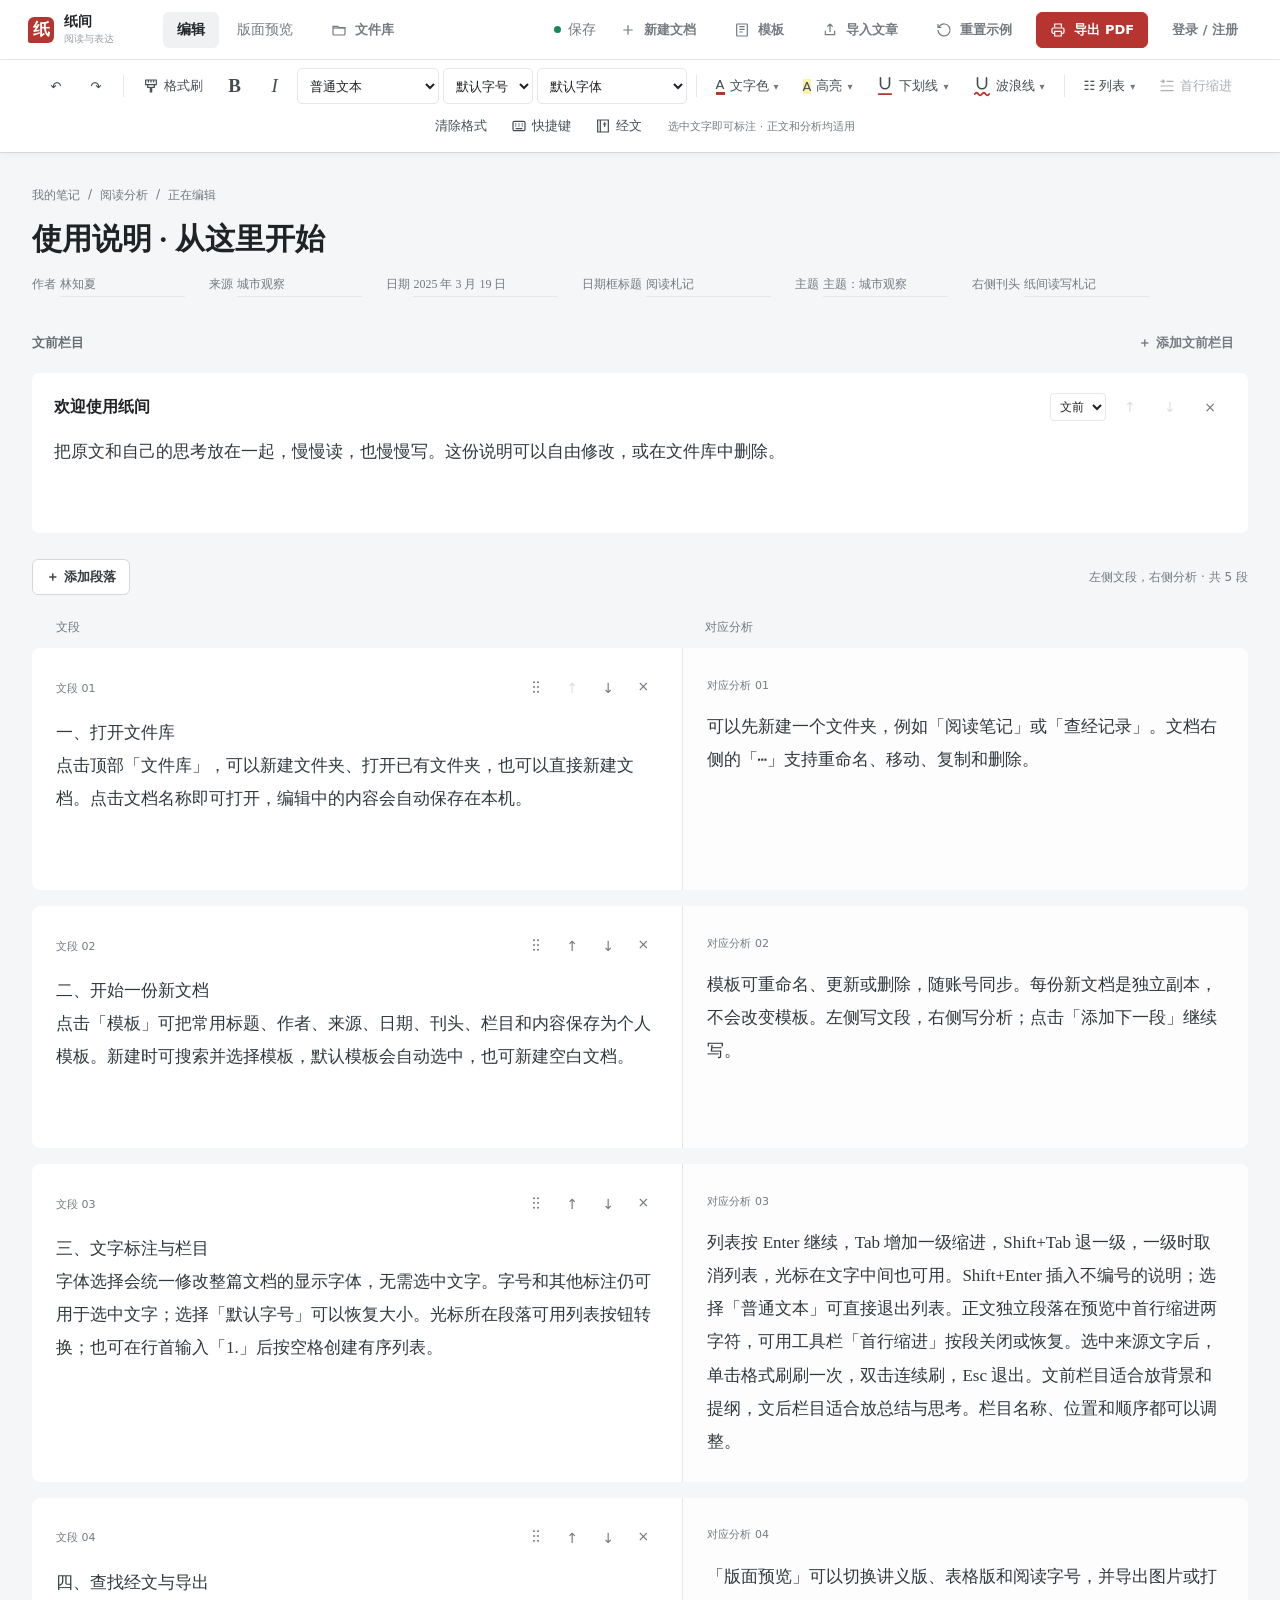
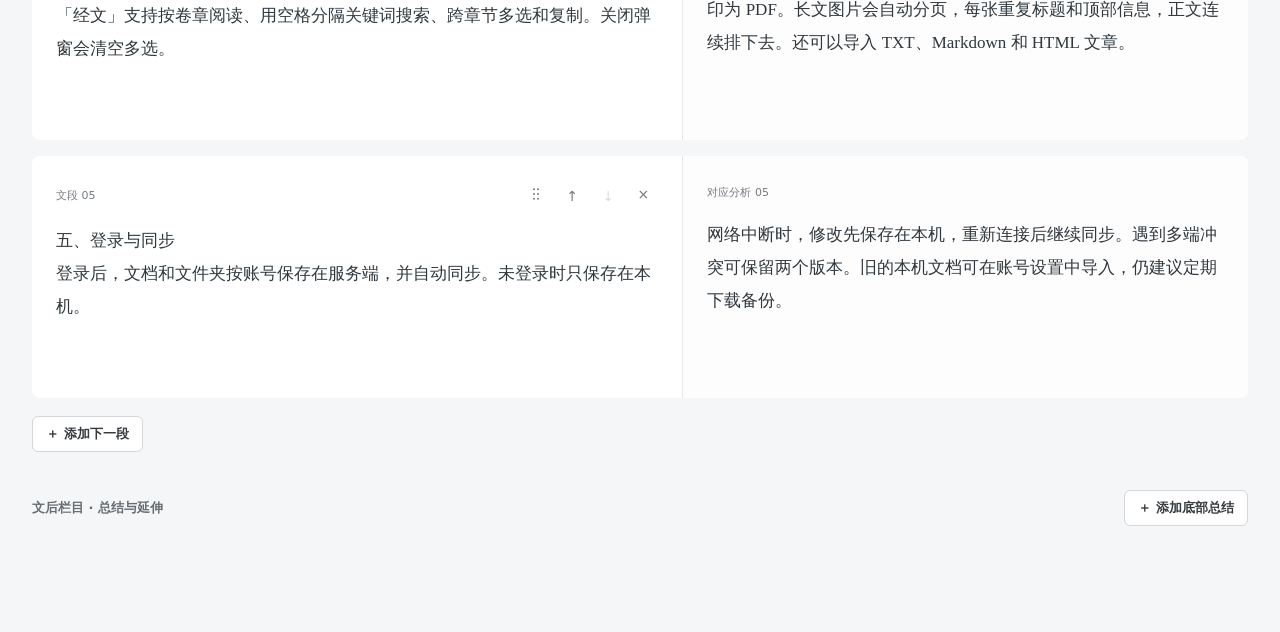
==== commit f5c639a9: "Unify list exit controls and export paged images with repeated headers" ====
--- a/index.html
+++ b/index.html
@@ -4,12 +4,12 @@
   <meta charset="utf-8">
   <meta name="viewport" content="width=device-width, initial-scale=1">
   <meta name="theme-color" content="#f5f6f7">
-  <link rel="icon" href="favicon.ico?v=2026.10.28.6" sizes="any"><link rel="icon" type="image/png" href="favicon.png?v=2026.10.28.6" sizes="64x64">
+  <link rel="icon" href="favicon.ico?v=2026.10.28.7" sizes="any"><link rel="icon" type="image/png" href="favicon.png?v=2026.10.28.7" sizes="64x64">
   <title>纸间 · 阅读笔记</title>
-  <link rel="stylesheet" href="styles.css?v=2026.10.28.6">
-  <link rel="stylesheet" href="editor.css?v=2026.10.28.6">
-  <link rel="stylesheet" href="workspace.css?v=2026.10.28.6">
-  <link rel="stylesheet" href="shortcuts.css?v=2026.10.28.6">
+  <link rel="stylesheet" href="styles.css?v=2026.10.28.7">
+  <link rel="stylesheet" href="editor.css?v=2026.10.28.7">
+  <link rel="stylesheet" href="workspace.css?v=2026.10.28.7">
+  <link rel="stylesheet" href="shortcuts.css?v=2026.10.28.7">
 </head>
 <body>
   <div class="app" id="app">
@@ -34,7 +34,7 @@
       <button class="format-btn" data-format="undo" title="撤销 Ctrl+Z" aria-label="撤销">↶</button><button class="format-btn" data-format="redo" title="重做 Ctrl+Y" aria-label="重做">↷</button><span class="format-divider"></span>
       <button class="format-btn" id="formatPainter" title="格式刷：单击刷一次，双击连续刷，Esc 退出；Ctrl+Shift+C 复制格式，Ctrl+Shift+V 刷格式" aria-label="格式刷" aria-pressed="false"><svg class="icon" viewBox="0 0 24 24" fill="none" stroke="currentColor" stroke-width="1.8" stroke-linecap="round" stroke-linejoin="round" aria-hidden="true"><path d="M4 3h16v7H4zM8 3v3m4-3v3m4-3v3M7 10v4h4v7h2v-7h4v-4"/></svg>格式刷</button>
       <button class="format-btn" data-format="bold" title="加粗 Ctrl+B" aria-label="加粗" aria-pressed="false"><b>B</b></button><button class="format-btn" data-format="italic" title="斜体 Ctrl+I" aria-label="斜体" aria-pressed="false"><i>I</i></button>
-      <select class="format-select format-type-select" id="textTypePicker" aria-label="文本类型"><option value="p">普通文本</option><option value="h1">一级标题</option><option value="h2">二级标题</option><option value="h3">三级标题</option><option value="h4">四级标题</option><option value="h5">五级标题</option><option value="h6">六级标题</option><option value="mixed" disabled hidden>混合格式</option></select>
+      <select class="format-select format-type-select" id="textTypePicker" aria-label="文本类型"><option value="p">普通文本</option><option value="h1">一级标题</option><option value="h2">二级标题</option><option value="h3">三级标题</option><option value="h4">四级标题</option><option value="h5">五级标题</option><option value="h6">六级标题</option><option value="list" disabled hidden>列表项</option><option value="mixed" disabled hidden>混合格式</option></select>
       <select class="format-select" id="fontSizePicker" aria-label="文字大小" title="选中文字设置字号，可恢复默认字号"><option value="" selected>默认字号</option><option value="10">10</option><option value="11">11</option><option value="12">12</option><option value="14">14</option><option value="16">16</option><option value="17">17</option><option value="18">18</option><option value="20">20</option><option value="22">22</option><option value="24">24</option><option value="28">28</option><option value="32">32</option><option value="36">36</option><option value="40">40</option><option value="48">48</option><option value="56">56</option><option value="64">64</option><option value="72">72</option><option value="mixed" disabled hidden>混合字号</option></select>
       <select class="format-select format-font-select" id="fontFamilyPicker" aria-label="字体" title="统一修改整篇文档的显示字体，无需选中文字"><option value="">默认字体</option><option value="FangSongGB2312">仿宋 GB2312</option><option value="KaiTiGB2312">楷体 GB2312</option><option value="XiaozhangReading">小张阅读体</option><option value="XiaozhangReadingLight">小张阅读体 · 细体</option><option value="XiaozhangReadingBold">小张阅读体 · 粗体</option><option value="HanChanFangKai">寒蝉活仿楷</option></select>
       <span class="format-divider"></span>
@@ -43,7 +43,7 @@
       <details class="tool-menu" data-palette="underline"><summary aria-label="彩色下划线"><svg class="line-tool-icon" viewBox="0 0 20 24" fill="none" stroke="currentColor" stroke-width="1.8" aria-hidden="true"><path d="M5 3v7a5 5 0 0 0 10 0V3"/><path class="line-tool-mark" d="M3 21h14"/></svg> 下划线 <span class="chevron">▾</span></summary><div class="tool-popover"></div></details>
       <details class="tool-menu" data-palette="wave"><summary aria-label="彩色波浪线" title="红色波浪线 Ctrl+Shift+U"><svg class="line-tool-icon" viewBox="0 0 20 24" fill="none" stroke="currentColor" stroke-width="1.8" aria-hidden="true"><path d="M5 3v7a5 5 0 0 0 10 0V3"/><path class="line-tool-mark" d="M2 21q2-3 4 0t4 0t4 0t4 0"/></svg> 波浪线 <span class="chevron">▾</span></summary><div class="tool-popover"></div></details>
       <span class="format-divider"></span>
-      <details class="tool-menu"><summary aria-label="列表">☷ 列表 <span class="chevron">▾</span></summary><div class="tool-popover list-popover"><button class="popover-option" data-list="unordered">• 无序列表</button><button class="popover-option" data-list="ordered">1. 有序列表</button><button class="popover-option" data-list="task">☐ 任务列表</button><button class="popover-option" data-list-action="paragraph">转为普通段落（取消编号）</button><button class="popover-option" data-list-action="indent">增加一级缩进 · Tab</button><button class="popover-option" data-list-action="outdent">减少一级缩进 · Shift+Tab</button><button class="popover-option" data-list-action="linebreak">插入不编号的说明 · Shift+Enter</button><p class="popover-label">行首输入 1.、2. 等，再按空格创建列表。Enter 继续编号；空项按 Enter 退出。</p></div></details>
+      <details class="tool-menu"><summary aria-label="列表">☷ 列表 <span class="chevron">▾</span></summary><div class="tool-popover list-popover"><button class="popover-option" data-list="unordered">• 无序列表</button><button class="popover-option" data-list="ordered">1. 有序列表</button><button class="popover-option" data-list="task">☐ 任务列表</button><button class="popover-option" data-list-action="indent">增加一级缩进 · Tab</button><button class="popover-option" data-list-action="outdent">退一级 / 取消列表 · Shift+Tab</button><button class="popover-option" data-list-action="linebreak">插入不编号的说明 · Shift+Enter</button><p class="popover-label">行首输入 1.、2. 等，再按空格创建列表。Enter 继续编号；Shift+Tab 退一级，一级时取消列表，光标在文字中间也可用；空项按 Enter 退出。</p></div></details>
       <button class="format-btn" id="paragraphIndent" title="切换当前段或选中多个段落的预览首行缩进（两字符）；混合状态先统一缩进，再点统一取消" aria-label="首行缩进" aria-pressed="false" disabled><svg class="icon" viewBox="0 0 24 24" fill="none" stroke="currentColor" stroke-width="1.8" stroke-linecap="round" stroke-linejoin="round" aria-hidden="true"><path d="M12 5h9M3 12h18M3 19h18M3 5h5m-2-2 2 2-2 2"/></svg>首行缩进</button>
       <button class="format-btn" data-format="removeFormat" title="清除所选文字格式" aria-label="清除格式">清除格式</button>
       <button class="format-btn" id="shortcutsToggle" aria-label="键盘快捷键" aria-expanded="false" aria-controls="shortcutsPanel" title="键盘快捷键 Ctrl+Alt+/"><svg class="icon" viewBox="0 0 24 24" fill="none" stroke="currentColor" stroke-width="1.8" aria-hidden="true"><rect x="3" y="5" width="18" height="14" rx="2"/><path d="M6 9h2m3 0h2m3 0h2M6 12h2m3 0h2m3 0h2M7 16h10"/></svg>快捷键</button>
@@ -83,11 +83,11 @@
     <footer class="library-footer"><span>拖动可排序，拖到文件夹中可归档；也可用 Alt + ↑ / ↓ 排序。</span><button id="logoutBtn" class="text-button">退出当前账号</button></footer>
   </dialog>
   <dialog class="bible-dialog" id="bibleDialog" aria-labelledby="bibleTitle"><header class="bible-header"><div><h2 id="bibleTitle">圣经经文</h2><p id="bibleStatus">正在加载经文…</p></div><button class="small-icon-btn" id="bibleClose" aria-label="关闭">×</button></header><div class="bible-tabs"><button class="active" data-bible-tab="browse">卷章浏览</button><button data-bible-tab="search">经文搜索</button></div><section class="bible-controls" id="bibleBrowseControls"><label class="bible-testament-control">约别<select id="bibleTestament" aria-label="约别"><option value="旧约">旧约</option><option value="新约">新约</option></select></label><label class="bible-book-control">卷名<select id="bibleBook" aria-label="卷名"></select></label><label>章节<select id="bibleChapter"></select></label></section><section class="bible-controls" id="bibleSearchControls" hidden><label class="bible-search">搜索经文<input id="bibleQuery" type="search" placeholder="输入多个关键词，以空格分隔"></label><button id="bibleSearchButton" class="btn">搜索</button></section><div class="bible-results" id="bibleResults" aria-live="polite"></div><footer class="bible-footer"><span id="bibleSelectedCount">已选 0 节</span><button id="bibleClearSelection" class="btn">清除多选</button><button id="bibleCopy" class="btn btn-primary">复制所选经文</button></footer></dialog>
-  <script src="compat.js?v=2026.10.28.6"></script>
-  <script src="engine.js?v=2026.10.28.6"></script>
-  <script src="workspace.js?v=2026.10.28.6"></script>
-  <script src="library-order.js?v=2026.10.28.6"></script>
-  <script src="cloud.js?v=2026.10.28.6"></script>
-  <script src="shortcuts.js?v=2026.10.28.6"></script>
+  <script src="compat.js?v=2026.10.28.7"></script>
+  <script src="engine.js?v=2026.10.28.7"></script>
+  <script src="workspace.js?v=2026.10.28.7"></script>
+  <script src="library-order.js?v=2026.10.28.7"></script>
+  <script src="cloud.js?v=2026.10.28.7"></script>
+  <script src="shortcuts.js?v=2026.10.28.7"></script>
 </body>
 </html>
--- a/editor.css
+++ b/editor.css
@@ -34,6 +34,7 @@
 .popover-label { margin: 2px 0 10px; font-size: 12px; color: var(--muted); }
 .popover-option { display: block; width: 100%; min-height: 38px; border: 0; border-radius: 4px; text-align: left; padding: 7px 9px; background: transparent; font-size: 13px; }
 .popover-option:hover { background: var(--raised); }
+.popover-option:disabled { color: var(--muted); opacity: .5; cursor: default; background: transparent; }
 .custom-color { display: flex; align-items: center; gap: 8px; padding-top: 10px; border-top: 1px solid var(--line); font-size: 12px; }
 .custom-color input { width: 38px; height: 30px; padding: 2px; border: 1px solid var(--line); background: #fff; }
 .line-preview { text-decoration-line: underline; text-decoration-color: var(--line-color, #b73530); text-decoration-thickness: 2px; text-underline-offset: 4px; }
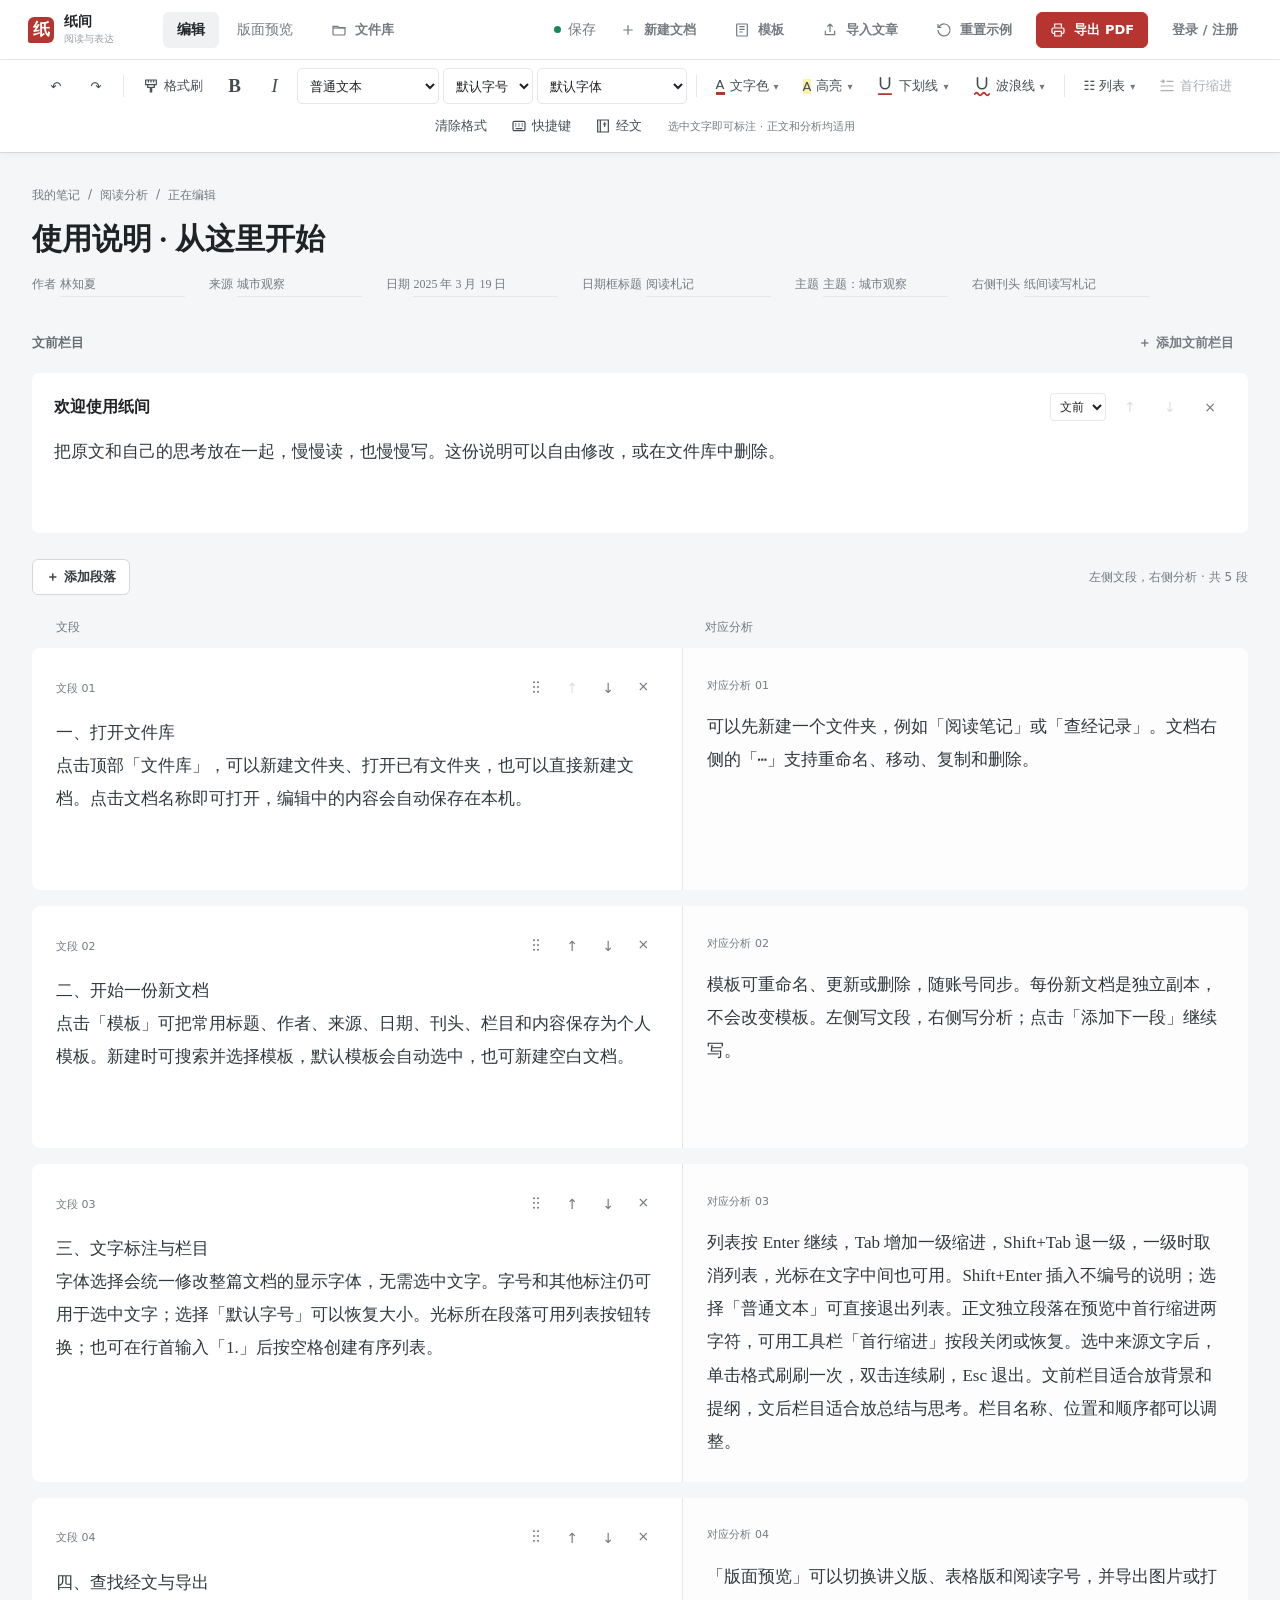
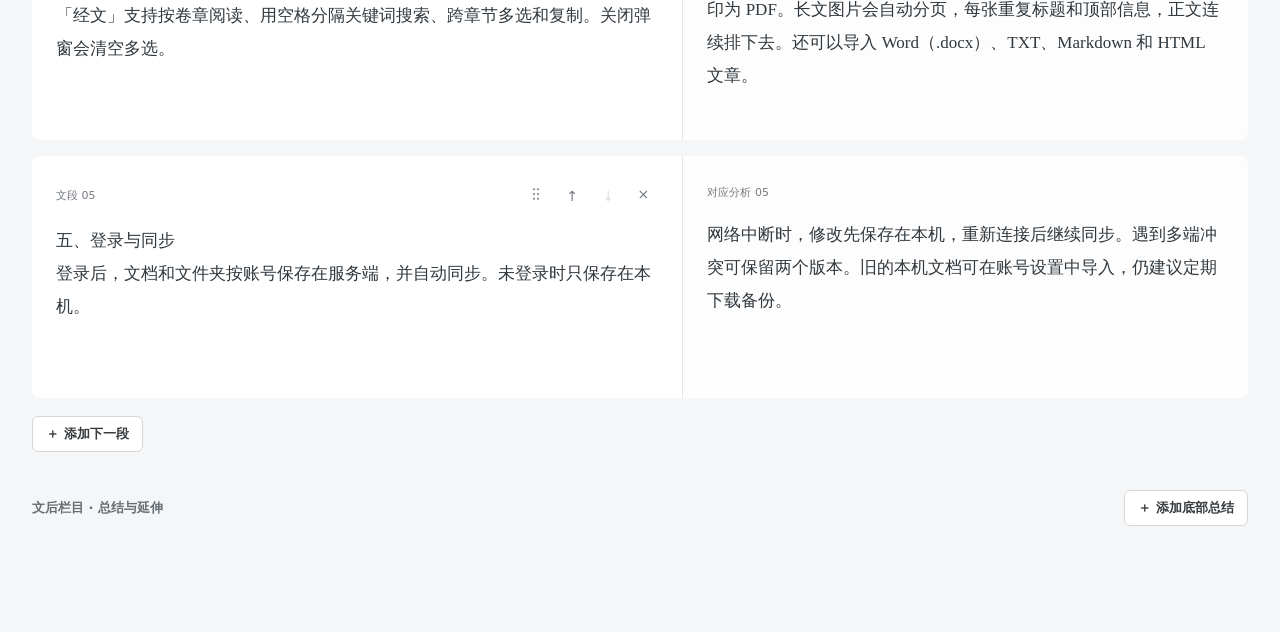
==== commit 0bcb132f: "Import Word documents and adapt every exported image page" ====
--- a/index.html
+++ b/index.html
@@ -4,12 +4,12 @@
   <meta charset="utf-8">
   <meta name="viewport" content="width=device-width, initial-scale=1">
   <meta name="theme-color" content="#f5f6f7">
-  <link rel="icon" href="favicon.ico?v=2026.10.28.7" sizes="any"><link rel="icon" type="image/png" href="favicon.png?v=2026.10.28.7" sizes="64x64">
+  <link rel="icon" href="favicon.ico?v=2026.10.28.9" sizes="any"><link rel="icon" type="image/png" href="favicon.png?v=2026.10.28.9" sizes="64x64">
   <title>纸间 · 阅读笔记</title>
-  <link rel="stylesheet" href="styles.css?v=2026.10.28.7">
-  <link rel="stylesheet" href="editor.css?v=2026.10.28.7">
-  <link rel="stylesheet" href="workspace.css?v=2026.10.28.7">
-  <link rel="stylesheet" href="shortcuts.css?v=2026.10.28.7">
+  <link rel="stylesheet" href="styles.css?v=2026.10.28.9">
+  <link rel="stylesheet" href="editor.css?v=2026.10.28.9">
+  <link rel="stylesheet" href="workspace.css?v=2026.10.28.9">
+  <link rel="stylesheet" href="shortcuts.css?v=2026.10.28.9">
 </head>
 <body>
   <div class="app" id="app">
@@ -24,11 +24,11 @@
       <button class="save-state sync-state" id="syncStatusBtn" title="保存文档（Ctrl+S）；本地草稿会自动保存"><span class="save-dot"></span><span id="saveText">保存</span></button>
       <button class="btn btn-quiet" id="newBtn" title="新建文档，可选择自己的模板" aria-label="新建文档"><svg class="icon" viewBox="0 0 24 24" fill="none" stroke="currentColor" stroke-width="1.8"><path d="M12 5v14M5 12h14"/></svg><span class="btn-label">新建文档</span></button>
       <button class="btn btn-quiet" id="templateOpen" title="保存和管理文档模板" aria-label="文档模板"><svg class="icon" viewBox="0 0 24 24" fill="none" stroke="currentColor" stroke-width="1.8"><rect x="4" y="3" width="16" height="18" rx="1"/><path d="M8 7h8M8 11h8M8 15h5"/></svg><span class="btn-label">模板</span></button>
-      <button class="btn btn-quiet" id="importBtn" title="导入 TXT、Markdown 或 HTML" aria-label="导入文章"><svg class="icon" viewBox="0 0 24 24" fill="none" stroke="currentColor" stroke-width="1.8"><path d="M12 15V3m0 0L8 7m4-4 4 4M5 13v6h14v-6"/></svg><span class="btn-label">导入文章</span></button>
+      <button class="btn btn-quiet" id="importBtn" title="导入 Word、TXT、Markdown 或 HTML" aria-label="导入文章"><svg class="icon" viewBox="0 0 24 24" fill="none" stroke="currentColor" stroke-width="1.8"><path d="M12 15V3m0 0L8 7m4-4 4 4M5 13v6h14v-6"/></svg><span class="btn-label">导入文章</span></button>
       <button class="btn btn-quiet" id="resetBtn" title="恢复示例内容" aria-label="恢复示例内容"><svg class="icon" viewBox="0 0 24 24" fill="none" stroke="currentColor" stroke-width="1.8"><path d="M3 12a9 9 0 1 0 2.6-6.4L3 8"/><path d="M3 3v5h5"/></svg><span class="btn-label">重置示例</span></button>
       <button class="btn btn-primary" id="printBtn"><svg class="icon" viewBox="0 0 24 24" fill="none" stroke="currentColor" stroke-width="1.8"><path d="M7 8V3h10v5M7 17H5a2 2 0 0 1-2-2v-4a2 2 0 0 1 2-2h14a2 2 0 0 1 2 2v4a2 2 0 0 1-2 2h-2"/><path d="M7 14h10v7H7z"/></svg><span class="btn-label">导出 PDF</span></button>
       <button class="btn btn-quiet" id="accountOpen" aria-label="账号" title="账号"><span id="accountLabel">登录 / 注册</span></button>
-      <input class="import-input" id="importFile" type="file" accept=".txt,.md,.markdown,.html,.htm,text/plain,text/markdown,text/html" aria-label="选择要导入的文章">
+      <input class="import-input" id="importFile" type="file" accept=".docx,.txt,.md,.markdown,.html,.htm,application/vnd.openxmlformats-officedocument.wordprocessingml.document,text/plain,text/markdown,text/html" aria-label="选择要导入的文章">
     </header>
     <div class="rich-toolbar" role="toolbar" aria-label="文字格式">
       <button class="format-btn" data-format="undo" title="撤销 Ctrl+Z" aria-label="撤销">↶</button><button class="format-btn" data-format="redo" title="重做 Ctrl+Y" aria-label="重做">↷</button><span class="format-divider"></span>
@@ -65,7 +65,7 @@
       </main>
     </div>
     <section class="preview-wrap" aria-label="A4 版面预览">
-      <div class="preview-toolbar"><span>版面预览</span><span>·</span><span>A4 纵向</span><div class="preview-modes" aria-label="选择成品模板"><button class="preview-mode-btn active" data-layout="handout">讲义版</button><button class="preview-mode-btn" data-layout="table">表格版</button></div><span class="spacer"></span><span>编辑内容后预览会自动更新</span><button class="btn" id="printPreviewBtn"><svg class="icon" viewBox="0 0 24 24" fill="none" stroke="currentColor" stroke-width="1.8"><path d="M7 8V3h10v5M7 17H5a2 2 0 0 1-2-2v-4a2 2 0 0 1 2-2h14a2 2 0 0 1 2 2v4a2 2 0 0 1-2 2h-2"/><path d="M7 14h10v7H7z"/></svg>打印 / PDF</button></div>
+      <div class="preview-toolbar"><span>版面预览</span><span>·</span><span>图片自适应 · 打印 A4</span><div class="preview-modes" aria-label="选择成品模板"><button class="preview-mode-btn active" data-layout="handout">讲义版</button><button class="preview-mode-btn" data-layout="table">表格版</button></div><span class="spacer"></span><span>编辑内容后预览会自动更新</span><button class="btn" id="printPreviewBtn"><svg class="icon" viewBox="0 0 24 24" fill="none" stroke="currentColor" stroke-width="1.8"><path d="M7 8V3h10v5M7 17H5a2 2 0 0 1-2-2v-4a2 2 0 0 1 2-2h14a2 2 0 0 1 2 2v4a2 2 0 0 1-2 2h-2"/><path d="M7 14h10v7H7z"/></svg>打印 / PDF</button></div>
       <article class="paper" id="paper"></article>
     </section>
     <div class="toast" id="toast" role="status"></div>
@@ -83,11 +83,11 @@
     <footer class="library-footer"><span>拖动可排序，拖到文件夹中可归档；也可用 Alt + ↑ / ↓ 排序。</span><button id="logoutBtn" class="text-button">退出当前账号</button></footer>
   </dialog>
   <dialog class="bible-dialog" id="bibleDialog" aria-labelledby="bibleTitle"><header class="bible-header"><div><h2 id="bibleTitle">圣经经文</h2><p id="bibleStatus">正在加载经文…</p></div><button class="small-icon-btn" id="bibleClose" aria-label="关闭">×</button></header><div class="bible-tabs"><button class="active" data-bible-tab="browse">卷章浏览</button><button data-bible-tab="search">经文搜索</button></div><section class="bible-controls" id="bibleBrowseControls"><label class="bible-testament-control">约别<select id="bibleTestament" aria-label="约别"><option value="旧约">旧约</option><option value="新约">新约</option></select></label><label class="bible-book-control">卷名<select id="bibleBook" aria-label="卷名"></select></label><label>章节<select id="bibleChapter"></select></label></section><section class="bible-controls" id="bibleSearchControls" hidden><label class="bible-search">搜索经文<input id="bibleQuery" type="search" placeholder="输入多个关键词，以空格分隔"></label><button id="bibleSearchButton" class="btn">搜索</button></section><div class="bible-results" id="bibleResults" aria-live="polite"></div><footer class="bible-footer"><span id="bibleSelectedCount">已选 0 节</span><button id="bibleClearSelection" class="btn">清除多选</button><button id="bibleCopy" class="btn btn-primary">复制所选经文</button></footer></dialog>
-  <script src="compat.js?v=2026.10.28.7"></script>
-  <script src="engine.js?v=2026.10.28.7"></script>
-  <script src="workspace.js?v=2026.10.28.7"></script>
-  <script src="library-order.js?v=2026.10.28.7"></script>
-  <script src="cloud.js?v=2026.10.28.7"></script>
-  <script src="shortcuts.js?v=2026.10.28.7"></script>
+  <script src="compat.js?v=2026.10.28.9"></script>
+  <script src="engine.js?v=2026.10.28.9"></script>
+  <script src="workspace.js?v=2026.10.28.9"></script>
+  <script src="library-order.js?v=2026.10.28.9"></script>
+  <script src="cloud.js?v=2026.10.28.9"></script>
+  <script src="shortcuts.js?v=2026.10.28.9"></script>
 </body>
 </html>
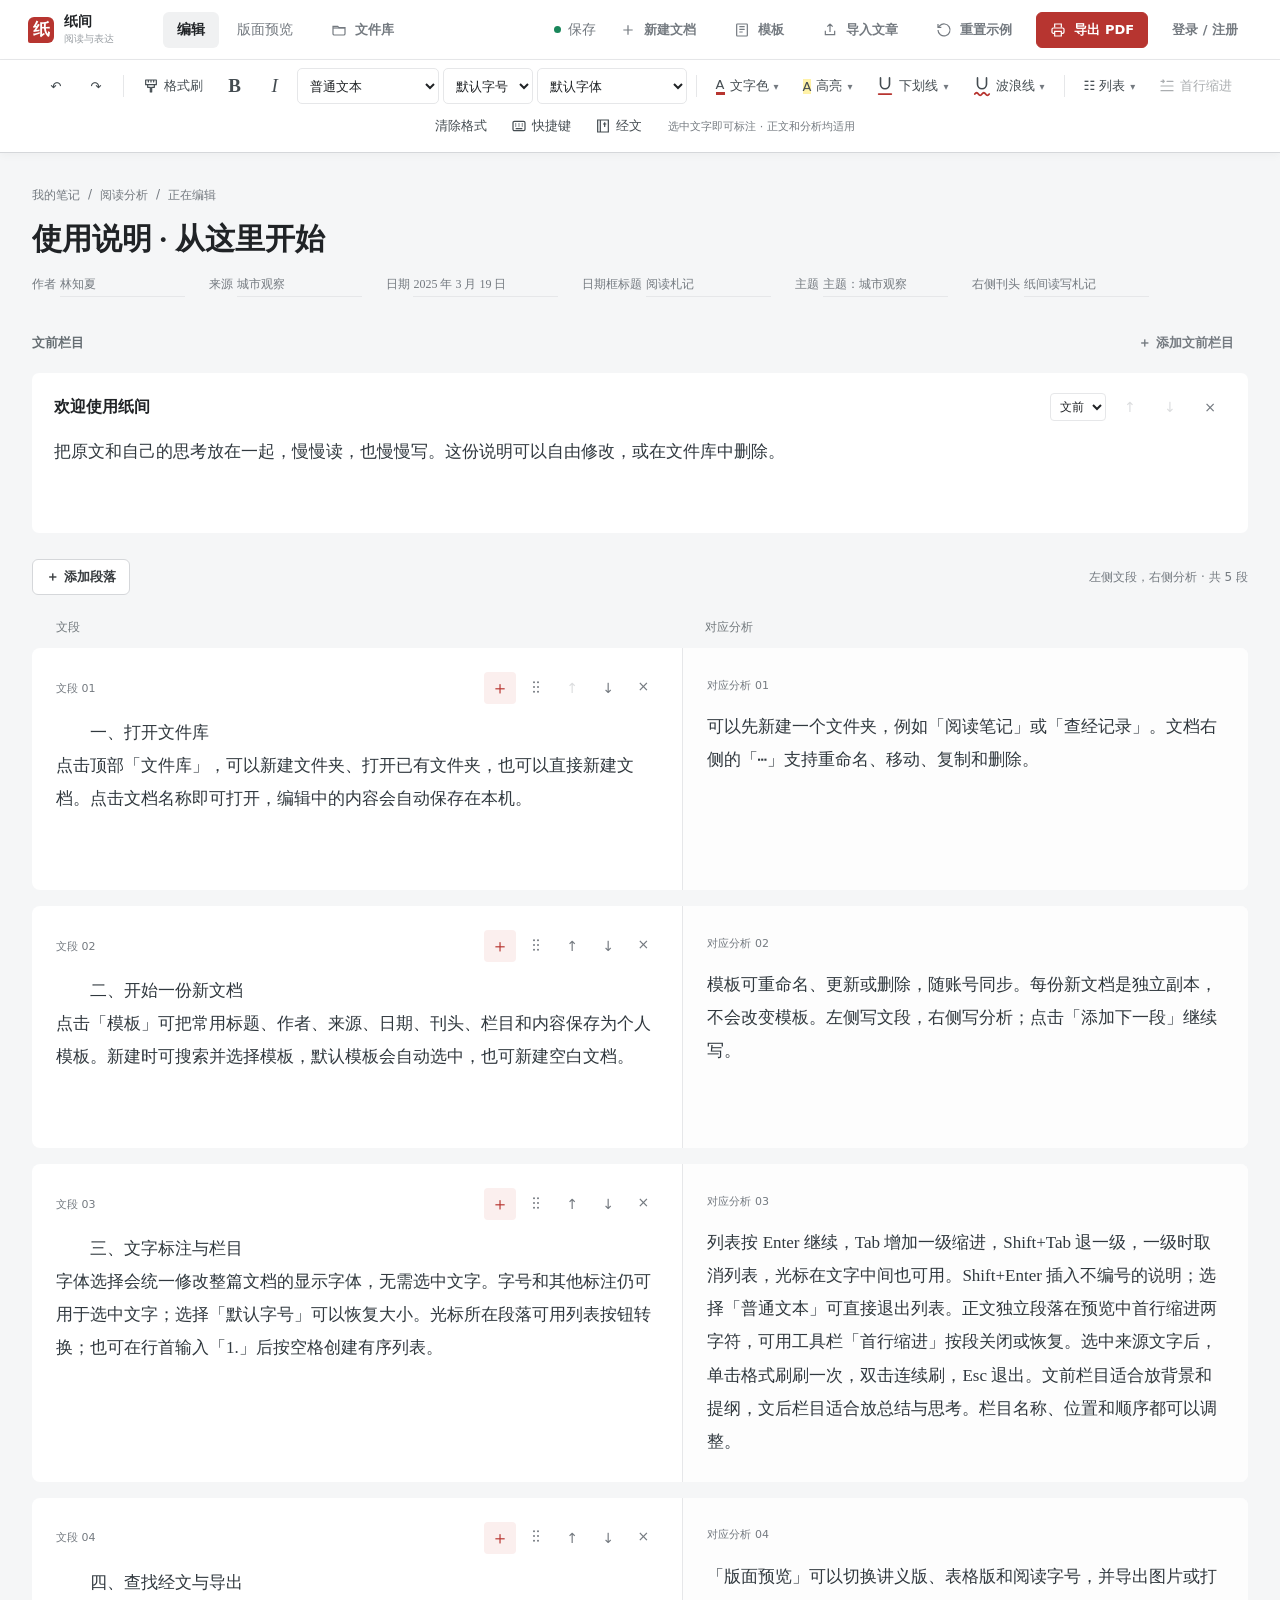
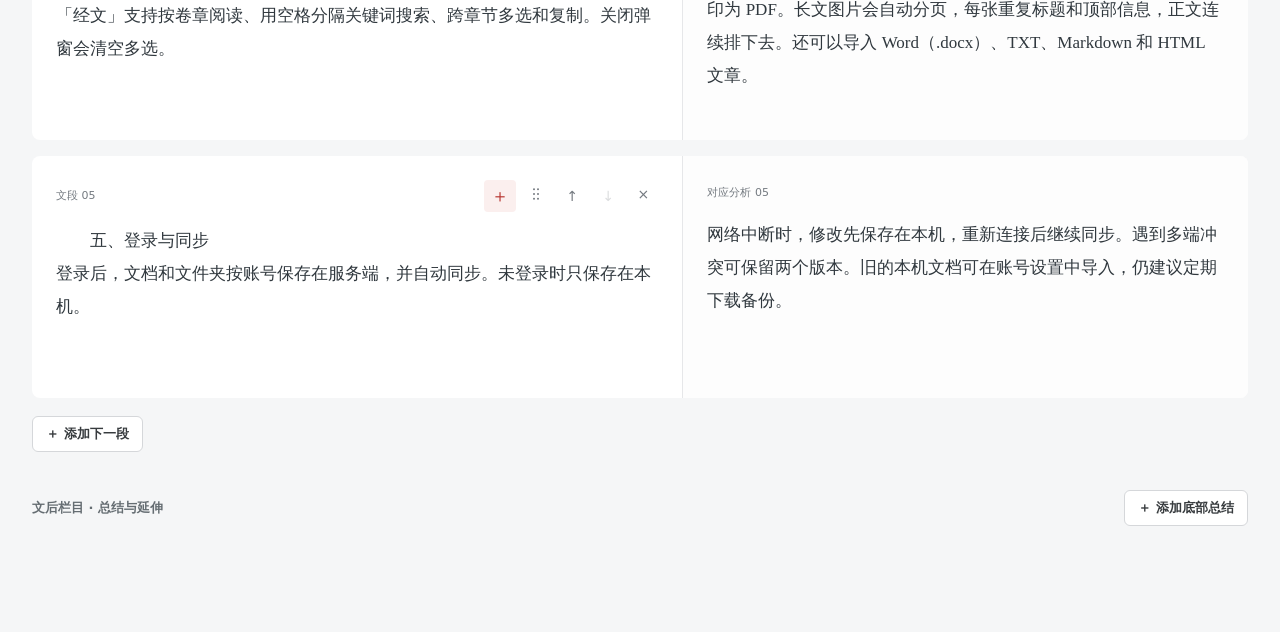
==== commit bb272dfd: "Refresh release fingerprints for editor updates" ====
--- a/index.html
+++ b/index.html
@@ -4,12 +4,12 @@
   <meta charset="utf-8">
   <meta name="viewport" content="width=device-width, initial-scale=1">
   <meta name="theme-color" content="#f5f6f7">
-  <link rel="icon" href="favicon.ico?v=2026.10.28.9" sizes="any"><link rel="icon" type="image/png" href="favicon.png?v=2026.10.28.9" sizes="64x64">
+  <link rel="icon" href="favicon.ico?v=2026.10.29.1" sizes="any"><link rel="icon" type="image/png" href="favicon.png?v=2026.10.29.1" sizes="64x64">
   <title>纸间 · 阅读笔记</title>
-  <link rel="stylesheet" href="styles.css?v=2026.10.28.9">
-  <link rel="stylesheet" href="editor.css?v=2026.10.28.9">
-  <link rel="stylesheet" href="workspace.css?v=2026.10.28.9">
-  <link rel="stylesheet" href="shortcuts.css?v=2026.10.28.9">
+  <link rel="stylesheet" href="styles.css?v=2026.10.29.1">
+  <link rel="stylesheet" href="editor.css?v=2026.10.29.1">
+  <link rel="stylesheet" href="workspace.css?v=2026.10.29.1">
+  <link rel="stylesheet" href="shortcuts.css?v=2026.10.29.1">
 </head>
 <body>
   <div class="app" id="app">
@@ -43,7 +43,7 @@
       <details class="tool-menu" data-palette="underline"><summary aria-label="彩色下划线"><svg class="line-tool-icon" viewBox="0 0 20 24" fill="none" stroke="currentColor" stroke-width="1.8" aria-hidden="true"><path d="M5 3v7a5 5 0 0 0 10 0V3"/><path class="line-tool-mark" d="M3 21h14"/></svg> 下划线 <span class="chevron">▾</span></summary><div class="tool-popover"></div></details>
       <details class="tool-menu" data-palette="wave"><summary aria-label="彩色波浪线" title="红色波浪线 Ctrl+Shift+U"><svg class="line-tool-icon" viewBox="0 0 20 24" fill="none" stroke="currentColor" stroke-width="1.8" aria-hidden="true"><path d="M5 3v7a5 5 0 0 0 10 0V3"/><path class="line-tool-mark" d="M2 21q2-3 4 0t4 0t4 0t4 0"/></svg> 波浪线 <span class="chevron">▾</span></summary><div class="tool-popover"></div></details>
       <span class="format-divider"></span>
-      <details class="tool-menu"><summary aria-label="列表">☷ 列表 <span class="chevron">▾</span></summary><div class="tool-popover list-popover"><button class="popover-option" data-list="unordered">• 无序列表</button><button class="popover-option" data-list="ordered">1. 有序列表</button><button class="popover-option" data-list="task">☐ 任务列表</button><button class="popover-option" data-list-action="indent">增加一级缩进 · Tab</button><button class="popover-option" data-list-action="outdent">退一级 / 取消列表 · Shift+Tab</button><button class="popover-option" data-list-action="linebreak">插入不编号的说明 · Shift+Enter</button><p class="popover-label">行首输入 1.、2. 等，再按空格创建列表。Enter 继续编号；Shift+Tab 退一级，一级时取消列表，光标在文字中间也可用；空项按 Enter 退出。</p></div></details>
+      <details class="tool-menu"><summary aria-label="列表">☷ 列表 <span class="chevron">▾</span></summary><div class="tool-popover list-popover"><button class="popover-option" data-list="unordered">• 无序列表</button><button class="popover-option" data-list="ordered">1. 有序列表</button><button class="popover-option" data-list="task">☐ 任务列表</button><button class="popover-option" data-list-action="indent">增加一级缩进 · Tab</button><button class="popover-option" data-list-action="outdent">退一级 / 取消列表 · Shift+Tab</button><button class="popover-option" data-list-action="linebreak">插入不编号的说明 · Shift+Enter</button></div></details>
       <button class="format-btn" id="paragraphIndent" title="切换当前段或选中多个段落的预览首行缩进（两字符）；混合状态先统一缩进，再点统一取消" aria-label="首行缩进" aria-pressed="false" disabled><svg class="icon" viewBox="0 0 24 24" fill="none" stroke="currentColor" stroke-width="1.8" stroke-linecap="round" stroke-linejoin="round" aria-hidden="true"><path d="M12 5h9M3 12h18M3 19h18M3 5h5m-2-2 2 2-2 2"/></svg>首行缩进</button>
       <button class="format-btn" data-format="removeFormat" title="清除所选文字格式" aria-label="清除格式">清除格式</button>
       <button class="format-btn" id="shortcutsToggle" aria-label="键盘快捷键" aria-expanded="false" aria-controls="shortcutsPanel" title="键盘快捷键 Ctrl+Alt+/"><svg class="icon" viewBox="0 0 24 24" fill="none" stroke="currentColor" stroke-width="1.8" aria-hidden="true"><rect x="3" y="5" width="18" height="14" rx="2"/><path d="M6 9h2m3 0h2m3 0h2M6 12h2m3 0h2m3 0h2M7 16h10"/></svg>快捷键</button>
@@ -83,11 +83,11 @@
     <footer class="library-footer"><span>拖动可排序，拖到文件夹中可归档；也可用 Alt + ↑ / ↓ 排序。</span><button id="logoutBtn" class="text-button">退出当前账号</button></footer>
   </dialog>
   <dialog class="bible-dialog" id="bibleDialog" aria-labelledby="bibleTitle"><header class="bible-header"><div><h2 id="bibleTitle">圣经经文</h2><p id="bibleStatus">正在加载经文…</p></div><button class="small-icon-btn" id="bibleClose" aria-label="关闭">×</button></header><div class="bible-tabs"><button class="active" data-bible-tab="browse">卷章浏览</button><button data-bible-tab="search">经文搜索</button></div><section class="bible-controls" id="bibleBrowseControls"><label class="bible-testament-control">约别<select id="bibleTestament" aria-label="约别"><option value="旧约">旧约</option><option value="新约">新约</option></select></label><label class="bible-book-control">卷名<select id="bibleBook" aria-label="卷名"></select></label><label>章节<select id="bibleChapter"></select></label></section><section class="bible-controls" id="bibleSearchControls" hidden><label class="bible-search">搜索经文<input id="bibleQuery" type="search" placeholder="输入多个关键词，以空格分隔"></label><button id="bibleSearchButton" class="btn">搜索</button></section><div class="bible-results" id="bibleResults" aria-live="polite"></div><footer class="bible-footer"><span id="bibleSelectedCount">已选 0 节</span><button id="bibleClearSelection" class="btn">清除多选</button><button id="bibleCopy" class="btn btn-primary">复制所选经文</button></footer></dialog>
-  <script src="compat.js?v=2026.10.28.9"></script>
-  <script src="engine.js?v=2026.10.28.9"></script>
-  <script src="workspace.js?v=2026.10.28.9"></script>
-  <script src="library-order.js?v=2026.10.28.9"></script>
-  <script src="cloud.js?v=2026.10.28.9"></script>
-  <script src="shortcuts.js?v=2026.10.28.9"></script>
+  <script src="compat.js?v=2026.10.29.1"></script>
+  <script src="engine.js?v=2026.10.29.1"></script>
+  <script src="workspace.js?v=2026.10.29.1"></script>
+  <script src="library-order.js?v=2026.10.29.1"></script>
+  <script src="cloud.js?v=2026.10.29.1"></script>
+  <script src="shortcuts.js?v=2026.10.29.1"></script>
 </body>
 </html>
--- a/editor.css
+++ b/editor.css
@@ -31,7 +31,6 @@
 .palette-grid { display: grid; grid-template-columns: repeat(8, 1fr); gap: 5px; margin: 12px 0; }
 .swatch { height: 25px; width: 25px; border: 1px solid rgb(0 0 0 / 7%); border-radius: 3px; background: var(--swatch); cursor: pointer; }
 .swatch:hover { outline: 2px solid #747a80; outline-offset: 2px; }
-.popover-label { margin: 2px 0 10px; font-size: 12px; color: var(--muted); }
 .popover-option { display: block; width: 100%; min-height: 38px; border: 0; border-radius: 4px; text-align: left; padding: 7px 9px; background: transparent; font-size: 13px; }
 .popover-option:hover { background: var(--raised); }
 .popover-option:disabled { color: var(--muted); opacity: .5; cursor: default; background: transparent; }
@@ -67,6 +66,8 @@
 .paragraph-top { display: flex; align-items: center; gap: 8px; margin-bottom: 12px; min-height: 26px; }
 .para-number { color: var(--muted); font-size: 11px; }
 .para-controls { margin-left: auto; display: flex; gap: 4px; }
+.paragraph-insert { color: var(--red); background: var(--red-soft); font-size: 18px; line-height: 1; }
+.paragraph-insert:hover { background: #f8e1df; }
 .paragraph-drag { cursor: grab; }
 .paragraph-drag:active { cursor: grabbing; }
 .edit-pair[data-drop-position="before"] { box-shadow: 0 -2px 0 var(--red); }
@@ -76,6 +77,11 @@
 .border-toggle { border: 0; border-radius: 4px; padding: 5px 8px; color: var(--muted); background: #f4f5f5; font-size: 11px; }
 .border-toggle[aria-pressed="true"] { color: var(--red); background: var(--red-soft); }
 .rich-editor { min-height: 150px; outline: 0; color: #30383e; font-family: var(--font-reading); font-size: var(--body-size); line-height: 1.95; overflow-wrap: anywhere; }
+.rich-editor.paragraph-text { --paragraph-indent: 2em; text-indent: var(--paragraph-indent); white-space: normal; }
+.rich-editor.paragraph-text p, .rich-editor.paragraph-text div { text-indent: var(--paragraph-indent); }
+.rich-editor.paragraph-text li p, .rich-editor.paragraph-text li div { text-indent: 0; }
+.rich-editor.paragraph-text [data-first-indent="off"] { --paragraph-indent: 0em; text-indent: var(--paragraph-indent); }
+.rich-editor.paragraph-text [data-first-indent="on"] { --paragraph-indent: 2em; text-indent: var(--paragraph-indent); }
 /* Only document contents use the chosen face; application controls keep their UI font. */
 .title-input, .meta-field, .block-title-input, .rich-editor, .rich-editor *, #paper, #paper * { font-family: var(--document-font, var(--font-reading)) !important; }
 .rich-editor [data-default-size="true"] { font-size: var(--body-size) !important; }
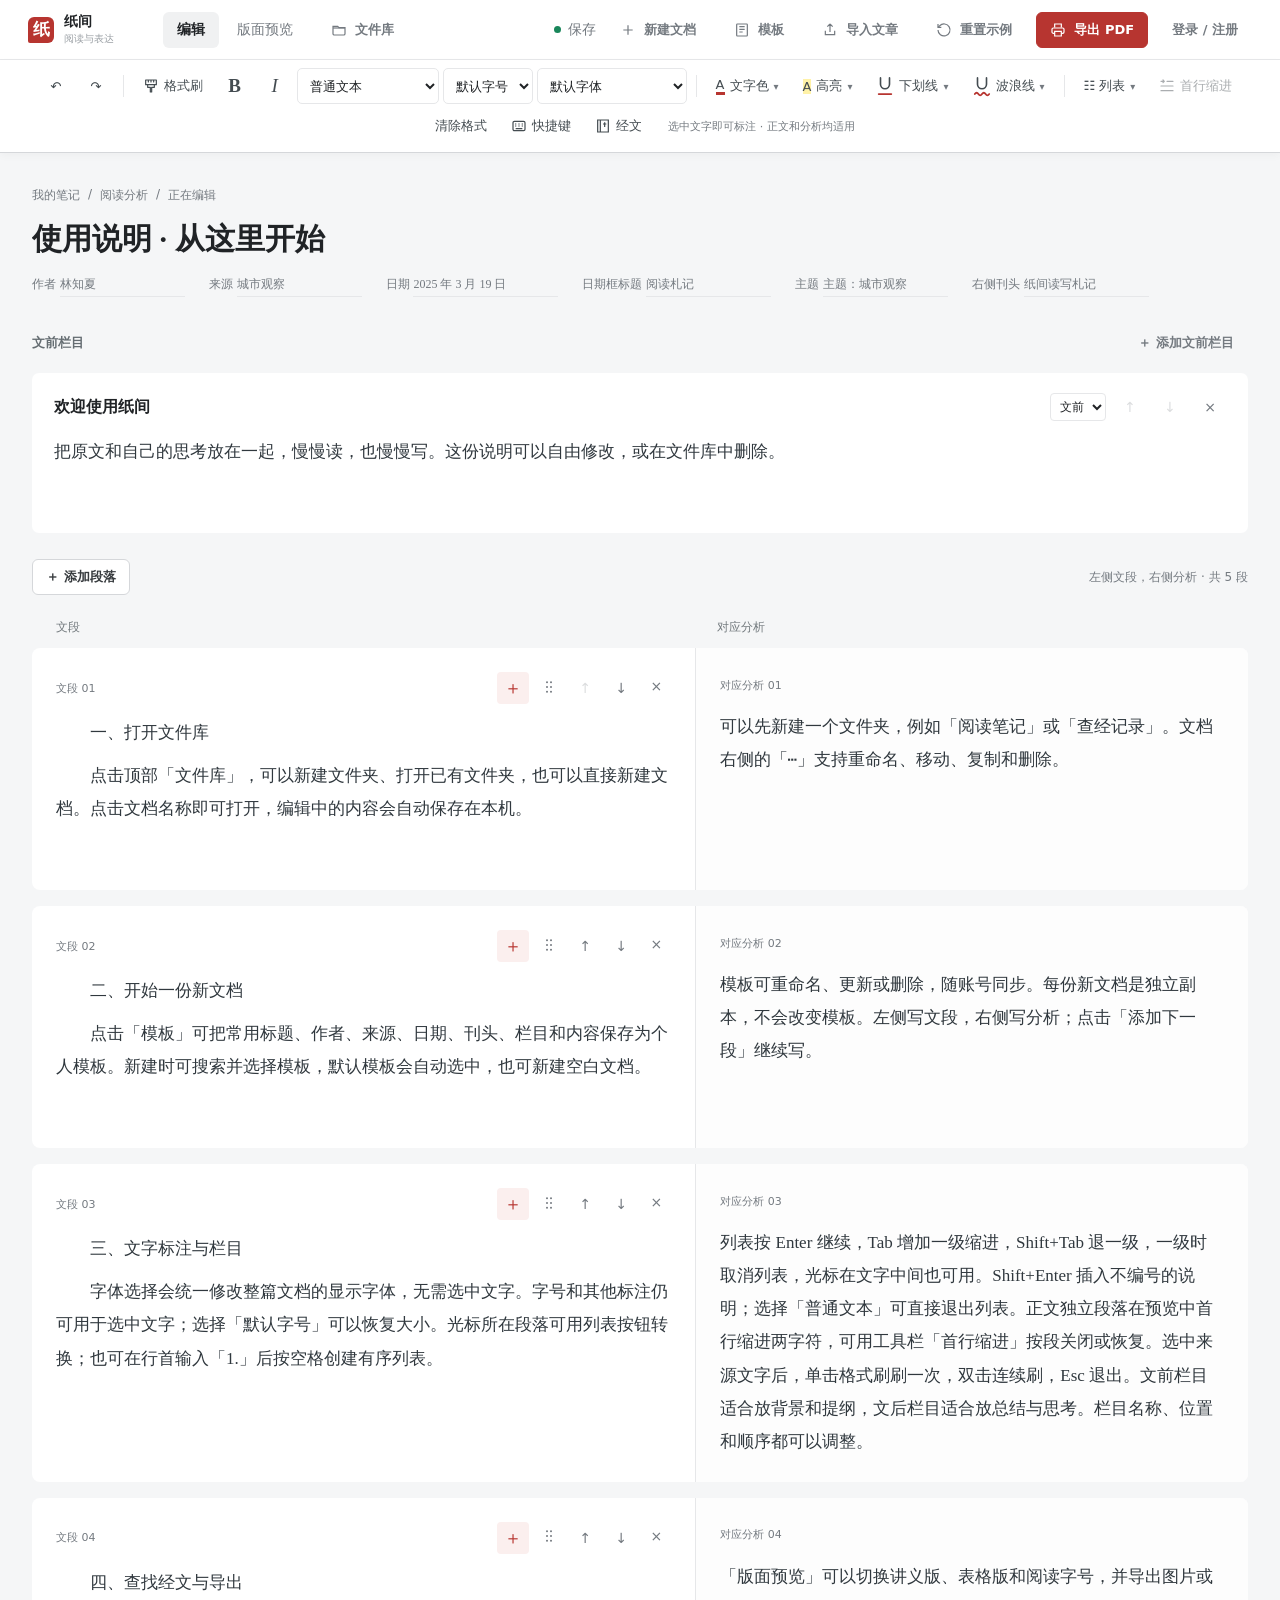
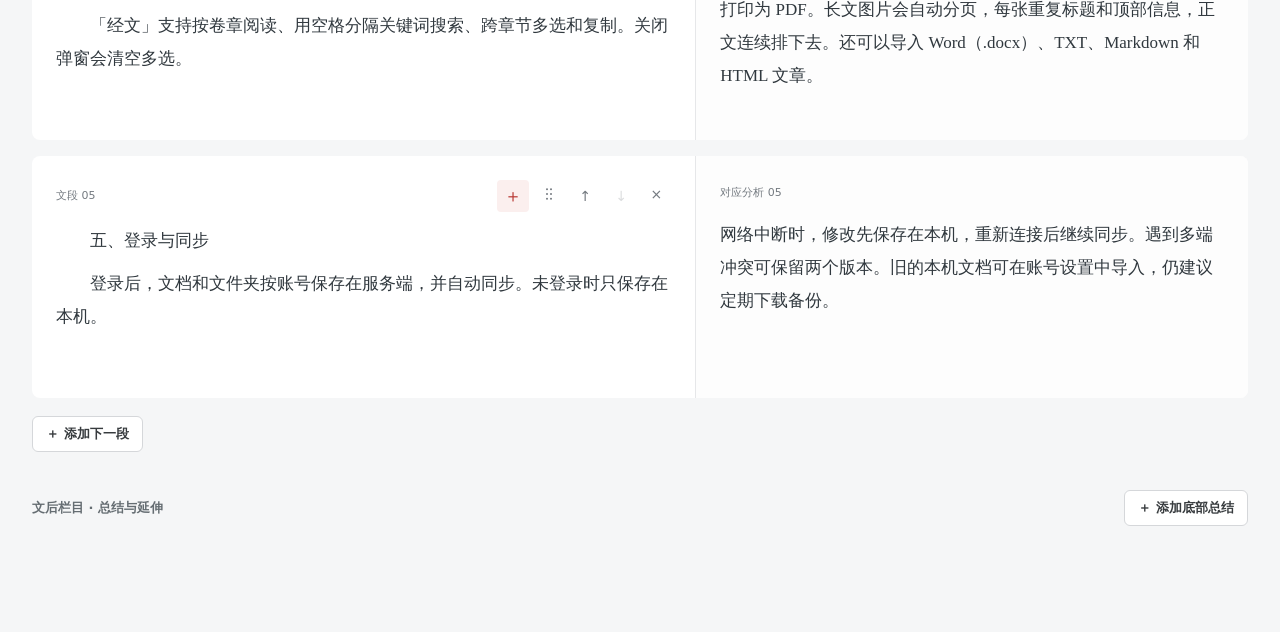
==== commit edfdebd1: "Match editor paragraph layout with preview" ====
--- a/index.html
+++ b/index.html
@@ -4,12 +4,12 @@
   <meta charset="utf-8">
   <meta name="viewport" content="width=device-width, initial-scale=1">
   <meta name="theme-color" content="#f5f6f7">
-  <link rel="icon" href="favicon.ico?v=2026.10.29.1" sizes="any"><link rel="icon" type="image/png" href="favicon.png?v=2026.10.29.1" sizes="64x64">
+  <link rel="icon" href="favicon.ico?v=2026.10.29.2" sizes="any"><link rel="icon" type="image/png" href="favicon.png?v=2026.10.29.2" sizes="64x64">
   <title>纸间 · 阅读笔记</title>
-  <link rel="stylesheet" href="styles.css?v=2026.10.29.1">
-  <link rel="stylesheet" href="editor.css?v=2026.10.29.1">
-  <link rel="stylesheet" href="workspace.css?v=2026.10.29.1">
-  <link rel="stylesheet" href="shortcuts.css?v=2026.10.29.1">
+  <link rel="stylesheet" href="styles.css?v=2026.10.29.2">
+  <link rel="stylesheet" href="editor.css?v=2026.10.29.2">
+  <link rel="stylesheet" href="workspace.css?v=2026.10.29.2">
+  <link rel="stylesheet" href="shortcuts.css?v=2026.10.29.2">
 </head>
 <body>
   <div class="app" id="app">
@@ -83,11 +83,11 @@
     <footer class="library-footer"><span>拖动可排序，拖到文件夹中可归档；也可用 Alt + ↑ / ↓ 排序。</span><button id="logoutBtn" class="text-button">退出当前账号</button></footer>
   </dialog>
   <dialog class="bible-dialog" id="bibleDialog" aria-labelledby="bibleTitle"><header class="bible-header"><div><h2 id="bibleTitle">圣经经文</h2><p id="bibleStatus">正在加载经文…</p></div><button class="small-icon-btn" id="bibleClose" aria-label="关闭">×</button></header><div class="bible-tabs"><button class="active" data-bible-tab="browse">卷章浏览</button><button data-bible-tab="search">经文搜索</button></div><section class="bible-controls" id="bibleBrowseControls"><label class="bible-testament-control">约别<select id="bibleTestament" aria-label="约别"><option value="旧约">旧约</option><option value="新约">新约</option></select></label><label class="bible-book-control">卷名<select id="bibleBook" aria-label="卷名"></select></label><label>章节<select id="bibleChapter"></select></label></section><section class="bible-controls" id="bibleSearchControls" hidden><label class="bible-search">搜索经文<input id="bibleQuery" type="search" placeholder="输入多个关键词，以空格分隔"></label><button id="bibleSearchButton" class="btn">搜索</button></section><div class="bible-results" id="bibleResults" aria-live="polite"></div><footer class="bible-footer"><span id="bibleSelectedCount">已选 0 节</span><button id="bibleClearSelection" class="btn">清除多选</button><button id="bibleCopy" class="btn btn-primary">复制所选经文</button></footer></dialog>
-  <script src="compat.js?v=2026.10.29.1"></script>
-  <script src="engine.js?v=2026.10.29.1"></script>
-  <script src="workspace.js?v=2026.10.29.1"></script>
-  <script src="library-order.js?v=2026.10.29.1"></script>
-  <script src="cloud.js?v=2026.10.29.1"></script>
-  <script src="shortcuts.js?v=2026.10.29.1"></script>
+  <script src="compat.js?v=2026.10.29.2"></script>
+  <script src="engine.js?v=2026.10.29.2"></script>
+  <script src="workspace.js?v=2026.10.29.2"></script>
+  <script src="library-order.js?v=2026.10.29.2"></script>
+  <script src="cloud.js?v=2026.10.29.2"></script>
+  <script src="shortcuts.js?v=2026.10.29.2"></script>
 </body>
 </html>
--- a/editor.css
+++ b/editor.css
@@ -56,7 +56,7 @@
 .small-icon-btn { width: 32px; height: 32px; border: 0; border-radius: 4px; background: transparent; color: var(--muted); }
 .small-icon-btn:hover { color: var(--ink); background: var(--page); }
 .small-icon-btn:disabled { opacity: .25; cursor: default; }
-.editor-columns-head, .edit-pair { display: grid; grid-template-columns: minmax(0, 1.15fr) minmax(0, 1fr); }
+.editor-columns-head, .edit-pair { display: grid; grid-template-columns: minmax(0, 1.2fr) minmax(0, 1fr); }
 .editor-columns-head { padding: 12px 24px; color: #737a7e; font-size: 12px; }
 .editor-columns-head span:last-child { padding-left: 24px; }
 .article-list { display: grid; gap: 16px; }
